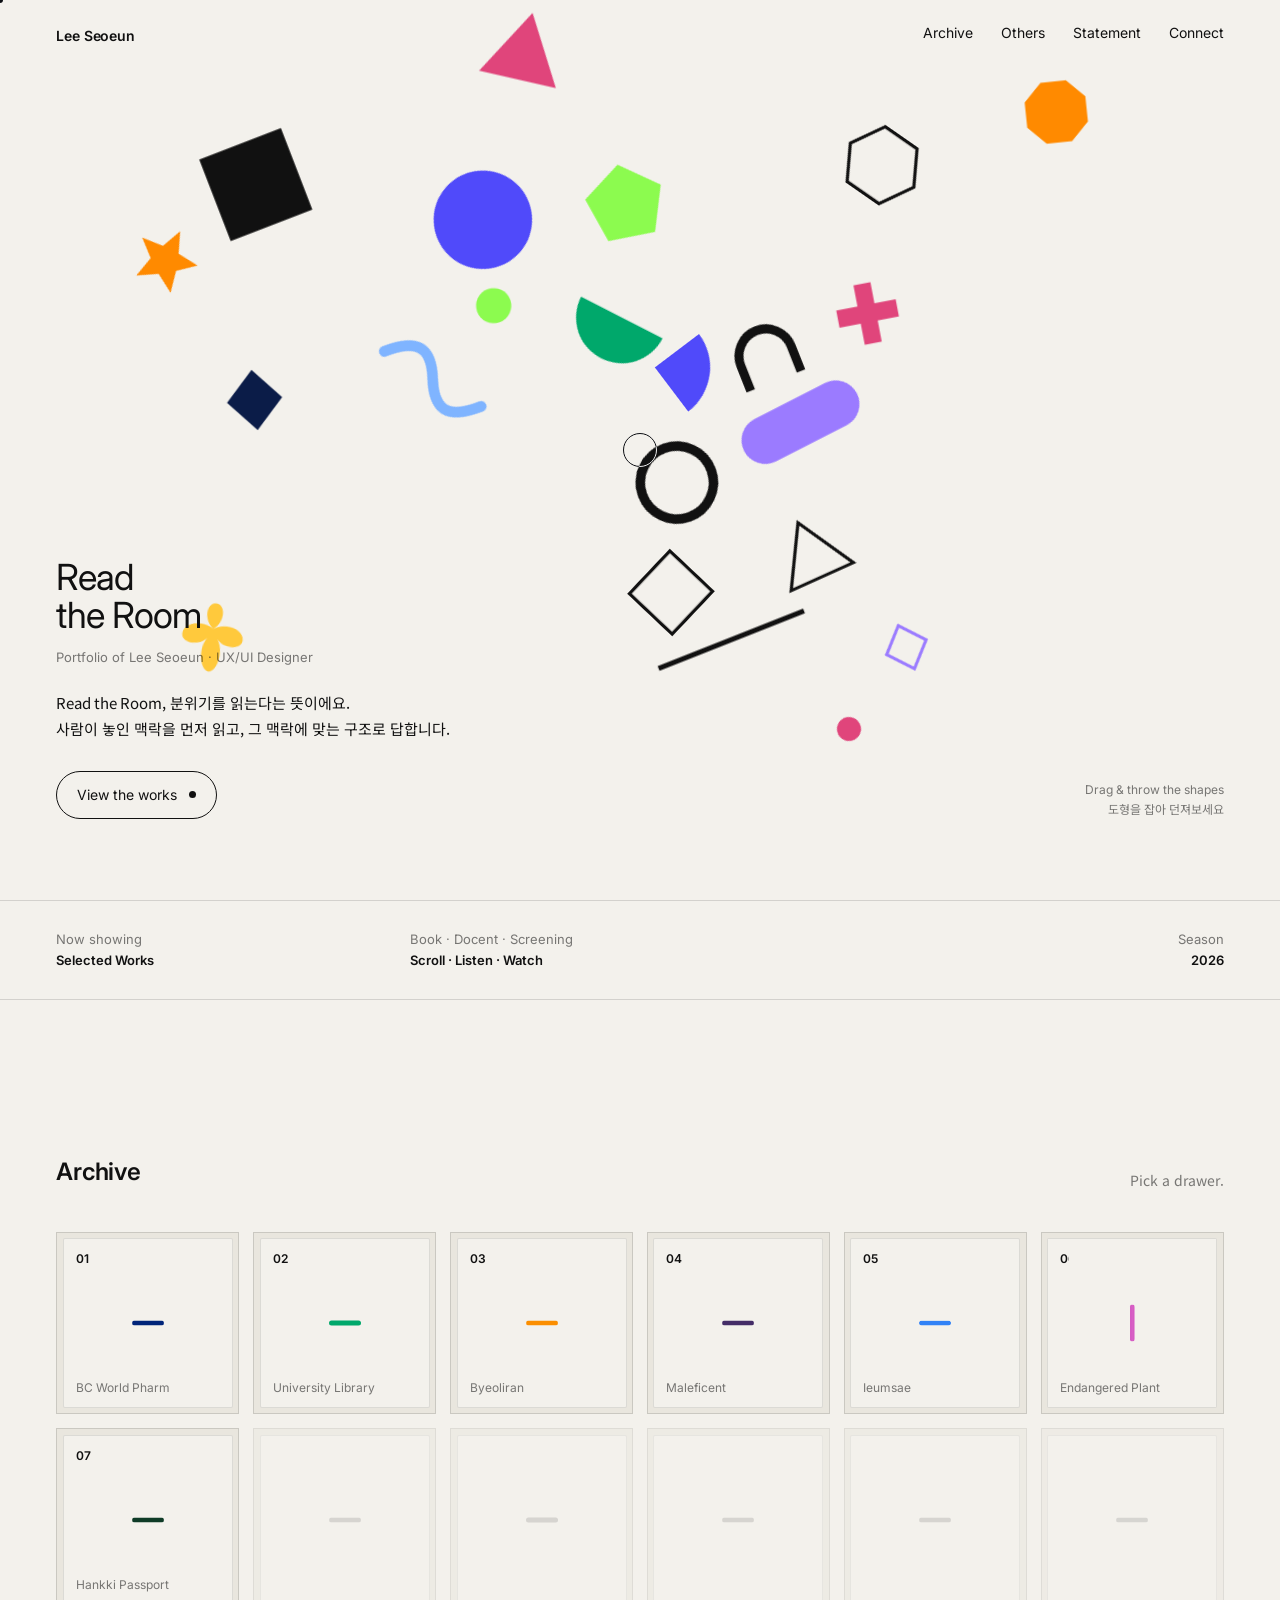
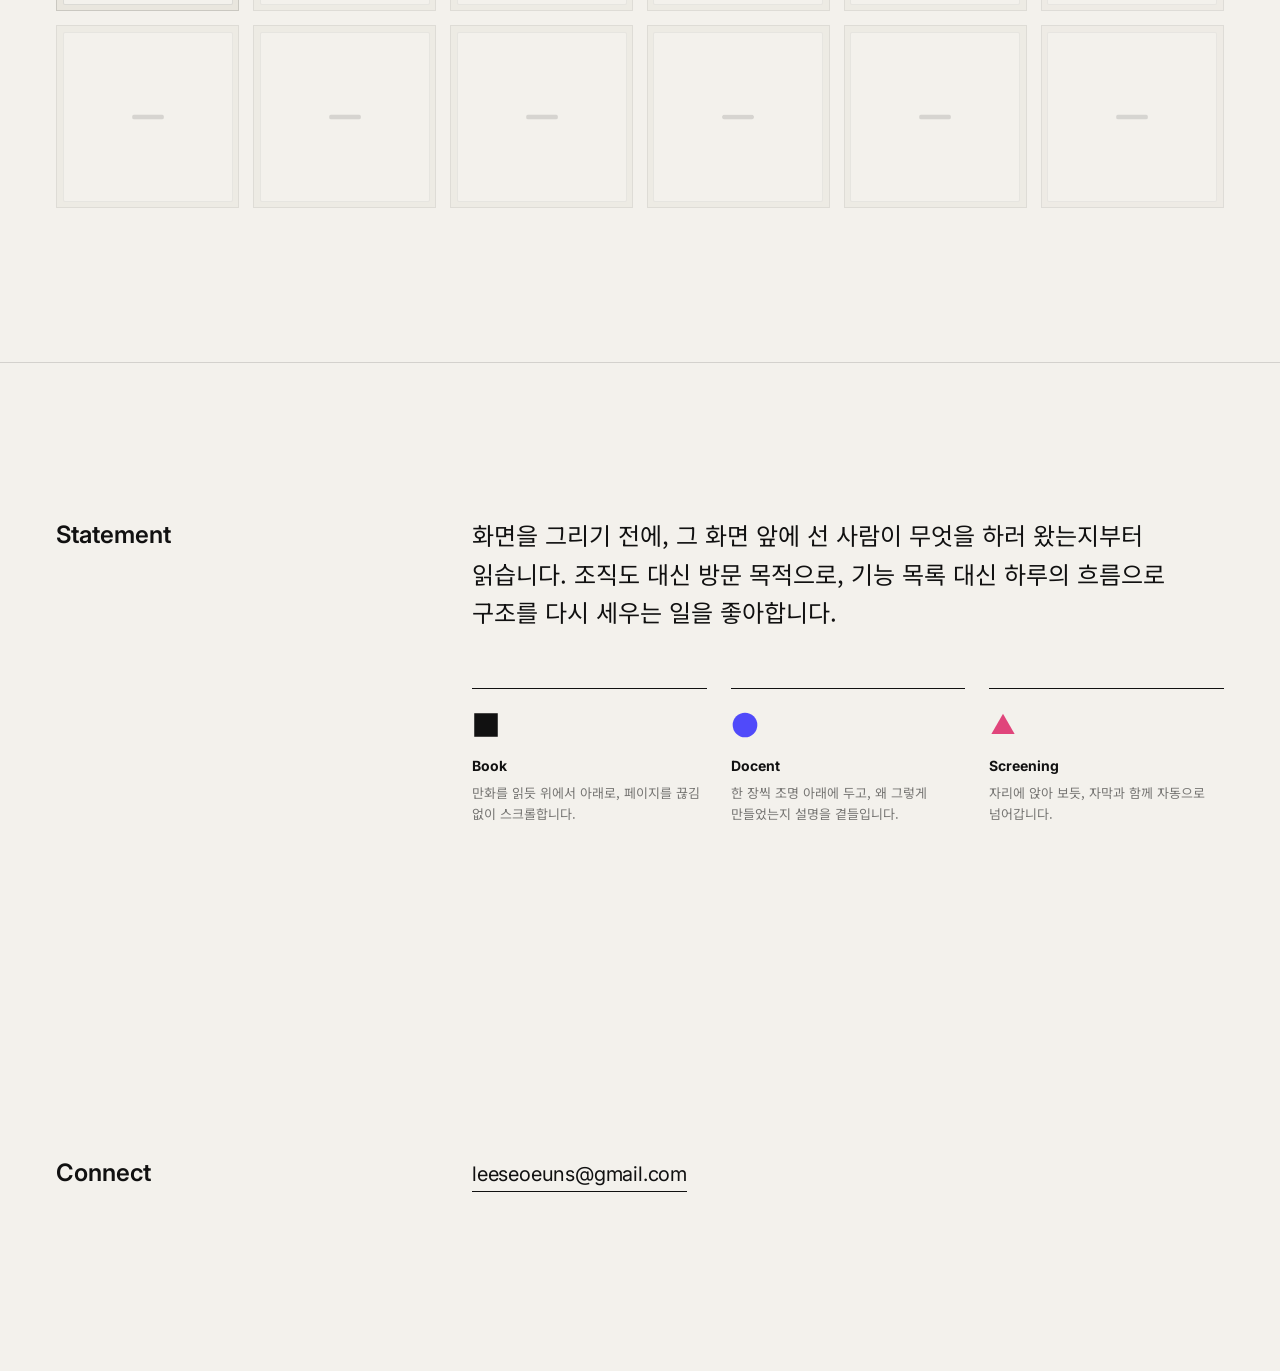
==== index.html @ 4ef6f71f "Room 07: recipe/cooking and fridge/feed/kitchen pages in the two-row reference layout Co-Authored-By" ====
<!doctype html>
<html lang="ko">
<head>
<meta charset="utf-8">
<meta name="viewport" content="width=device-width,initial-scale=1">
<title>Read the Room — Lee Seoeun</title>
<meta name="description" content="UX/UI designer Lee Seoeun's portfolio — read, listen to, and watch each project.">
<meta property="og:type" content="website">
<meta property="og:site_name" content="Lee Seoeun Portfolio">
<meta property="og:title" content="Read the Room — Lee Seoeun">
<meta property="og:description" content="이서은 UX/UI 포트폴리오 — 보고, 읽고, 시청하는 작업물">
<meta property="og:url" content="https://leeseoeuns.github.io/">
<meta property="og:image" content="https://leeseoeuns.github.io/assets/og.png?v=3">
<meta property="og:image:width" content="1200"><meta property="og:image:height" content="630">
<meta name="twitter:card" content="summary_large_image">
<meta name="twitter:image" content="https://leeseoeuns.github.io/assets/og.png?v=3">
<link rel="preconnect" href="https://fonts.googleapis.com"><link rel="preconnect" href="https://fonts.gstatic.com" crossorigin>
<link href="https://fonts.googleapis.com/css2?family=Inter:wght@400;500;600&family=Noto+Sans+KR:wght@400;500;600&display=swap" rel="stylesheet">
<script>try{var c=JSON.parse(sessionStorage.getItem("curtain")||"null");if(c&&c.m==="w"){document.documentElement.classList.add("arr-w");document.documentElement.style.setProperty("--arr",c.c||"#111")}}catch(e){}</script>
<link rel="stylesheet" href="css/style.css?v=1104f">
<link rel="icon" href="data:image/svg+xml,%3Csvg xmlns='http://www.w3.org/2000/svg' viewBox='0 0 100 100'%3E%3Ccircle cx='50' cy='50' r='44' fill='%23504AFA'/%3E%3C/svg%3E">
</head>
<body>
<nav class="nav" id="nav">
  <a class="brand link" href="#profile" id="brand" data-text="Lee Seoeun" aria-haspopup="dialog"><span>Lee Seoeun</span></a>
  <ul>
    <li><a class="link" href="#archive" data-text="Archive"><span>Archive</span></a></li>
    <li><a class="link" href="others.html" data-go data-text="Others"><span>Others</span></a></li>
    <li><a class="link" href="#statement" data-text="Statement"><span>Statement</span></a></li>
    <li><a class="link" href="#contact" data-text="Connect"><span>Connect</span></a></li>
  </ul>
</nav>

<div class="loader" id="loader" aria-hidden="true"><span class="say" id="say">Reading the room…</span><span class="count" id="count">000</span></div>

<header class="hero" id="top">
  <div class="field" id="field"></div>
  <div class="hero-copy">
    <h1 class="title"><span class="w"><i>Read</i></span><br><span class="w"><i style="transition-delay:.08s">the Room</i></span></h1>
    <p class="eyebrow reveal d1">Portfolio of Lee Seoeun · UX/UI Designer</p>
    <p class="intro reveal d1"><span lang="en">Read the Room</span>, 분위기를 읽는다는 뜻이에요.<br>사람이 놓인 맥락을 먼저 읽고, 그 맥락에 맞는 구조로 답합니다.</p>
    <a class="pill reveal d2" href="#archive" id="enter">View the works <i class="dot"></i></a>
  </div>
  <p class="hint reveal d3">Drag & throw the shapes<br><span class="kr">도형을 잡아 던져보세요</span></p>
</header>

<section class="strip">
  <div><span>Now showing</span><b>Selected Works</b></div>
  <div><span>Book · Docent · Screening</span><b>Scroll · Listen · Watch</b></div>
  <div class="r"><span>Season</span><b>2026</b></div>
</section>

<section class="section" id="archive">
  <div class="sec-head">
    <h2>Archive</h2>
    <p>Pick a drawer.</p>
  </div>
  <div class="cabinet" id="cabinet"></div>
</section>

<section class="section statement" id="statement">
  <h2>Statement</h2>
  <div>
    <p class="body">화면을 그리기 전에, 그 화면 앞에 선 사람이 무엇을 하러 왔는지부터 읽습니다. 조직도 대신 방문 목적으로, 기능 목록 대신 하루의 흐름으로 구조를 다시 세우는 일을 좋아합니다.</p>
    <div class="modes">
      <div class="mode-card"><div class="sh" data-shape="square"></div><b>Book</b><p>만화를 읽듯 위에서 아래로, 페이지를 끊김 없이 스크롤합니다.</p></div>
      <div class="mode-card"><div class="sh" data-shape="circle"></div><b>Docent</b><p>한 장씩 조명 아래에 두고, 왜 그렇게 만들었는지 설명을 곁들입니다.</p></div>
      <div class="mode-card"><div class="sh" data-shape="triangle"></div><b>Screening</b><p>자리에 앉아 보듯, 자막과 함께 자동으로 넘어갑니다.</p></div>
    </div>
  </div>
</section>

<section class="section connect" id="contact">
  <h2>Connect</h2>
  <div class="contacts">
    <a class="mail link" href="https://mail.google.com/mail/?view=cm&amp;fs=1&amp;to=leeseoeuns@gmail.com" target="_blank" rel="noopener" data-text="leeseoeuns@gmail.com"><span>leeseoeuns@gmail.com</span></a>
  </div>
</section>

<!-- Profile (opens from the name) -->
<div class="profile" id="profile" role="dialog" aria-modal="true" aria-label="Profile" hidden>
  <div class="pf-top"><span class="brand">Lee Seoeun</span><button class="pill" id="pfClose">Close</button></div>
  <div class="pf-body">
    <div class="pf-left">
      <p class="pf-k">Profile</p>
      <h2 class="kr">이서은</h2>
      <p class="pf-role">Lee Seoeun · UX/UI Designer</p>
      <p class="pf-lead kr">사람이 놓인 맥락을 먼저 읽고,<br>그 맥락에 맞는 구조로 답합니다.</p>
    </div>
    <div class="pf-right">
      <div><p class="pf-k">Education</p><p class="kr">건국대학교 커뮤니케이션디자인학과 24학번 · 3학년 재학 중</p></div>
      <div><p class="pf-k">Experience</p><ul class="pf-list kr"><li><em>2026</em>비씨월드제약 일경험 프로젝트 — 국·영문 공식 홈페이지 리디자인</li><li><em>2026</em>서울시 빅데이터 경진대회 — 창업 부문 공모전 참가</li></ul></div>
      <div><p class="pf-k">Courses</p><ul class="pf-list kr"><li><em>2026</em>인터랙션 디자인 — 별이랑 프로젝트</li><li><em>2025</em>UI 인터페이스 — 모바일 · 웹 프로젝트</li><li><em>2025</em>UX 사용자 리서치 — 도서관 리디자인 프로젝트</li><li><em>2025</em>피그마 실무 교육 — 홍익대학교 피그마 실무 툴 수강</li></ul></div>
      <div><p class="pf-k">Languages</p><ul class="pf-lang"><li><span>Korean</span><i style="--v:1"></i></li><li><span>Japanese</span><i style="--v:.55"></i></li><li><span>English</span><i style="--v:.2"></i></li></ul></div>
      <div><p class="pf-k">Tools</p><div class="tools"><span>Figma</span><span>Photoshop</span><span>Illustrator</span><span>InDesign</span><span>After Effects</span><span>Claude</span><span>ChatGPT</span><span>Gemini</span><span>Midjourney</span></div></div>
      <div><p class="pf-k">Contact</p><a class="link pf-mail" href="https://mail.google.com/mail/?view=cm&amp;fs=1&amp;to=leeseoeuns@gmail.com" target="_blank" rel="noopener" data-text="leeseoeuns@gmail.com"><span>leeseoeuns@gmail.com</span></a></div>
    </div>
  </div>
</div>

<script src="js/shapes.js?v=1104f"></script>
<script src="js/common.js?v=1104f"></script>
<script src="js/data.js?v=1104f"></script>
<script src="js/lobby.js?v=1104f"></script>
</body>
</html>
---- css/style.css ----
/* Read the Room — Lee Seoeun portfolio */
:root{
  --paper:#F3F1EC; --paper-2:#E9E6DE; --ink:#111111; --mute:rgba(17,17,17,.55); --line:rgba(17,17,17,.14);
  --accent:#504AFA; --cavity:#24221E;
  --ease:cubic-bezier(.22,1,.36,1); --spring:cubic-bezier(.34,1.56,.64,1); --io:cubic-bezier(.65,0,.35,1);
  --sans:"Inter","Noto Sans KR",system-ui,-apple-system,sans-serif; --kr:"Noto Sans KR","Inter",sans-serif;
  --gutter:clamp(16px,4.4vw,64px);
}
*{box-sizing:border-box;margin:0;padding:0}
html{-webkit-text-size-adjust:100%;scroll-behavior:auto}
body{background:var(--paper);color:var(--ink);font-family:var(--sans);font-size:15px;line-height:1.6;-webkit-font-smoothing:antialiased;overflow-x:hidden;word-break:keep-all}
a{color:inherit;text-decoration:none}
button{font:inherit;color:inherit;background:none;border:0;cursor:pointer}
img{display:block;max-width:100%}
.kr{font-family:var(--kr)}
::selection{background:var(--ink);color:var(--paper)}
:focus-visible{outline:2px solid var(--accent);outline-offset:3px}

/* ---------- cursor ---------- */
.cursor,.cursor-dot{position:fixed;left:0;top:0;pointer-events:none;z-index:999;border-radius:50%;mix-blend-mode:difference}
.cursor{width:34px;height:34px;margin:-17px 0 0 -17px;border:1px solid #fff;transition:width .35s var(--ease),height .35s var(--ease),margin .35s var(--ease),background .3s}
.cursor-dot{width:6px;height:6px;margin:-3px 0 0 -3px;background:#fff}
.cursor.is-hover{width:64px;height:64px;margin:-32px 0 0 -32px;background:#fff}
.cursor.is-grab{width:20px;height:20px;margin:-10px 0 0 -10px;background:#fff}
@media (hover:none){.cursor,.cursor-dot{display:none}}

/* ---------- page curtain ---------- */
.curtain{position:fixed;inset:0;z-index:900;background:var(--ink);transform:translateY(100%);pointer-events:none}
.curtain.in{animation:curtainIn .7s var(--io) forwards}
.curtain.out{transform:translateY(0);animation:curtainOut .8s var(--io) .05s forwards}
@keyframes curtainIn{from{transform:translateY(100%)}to{transform:translateY(0)}}
@keyframes curtainOut{from{transform:translateY(0)}to{transform:translateY(-100%)}}

/* ---------- nav ---------- */
.nav{position:fixed;top:0;left:0;right:0;z-index:50;display:flex;justify-content:space-between;align-items:center;padding:24px var(--gutter);font-size:14px;mix-blend-mode:normal;transition:transform .6s var(--ease),opacity .6s}
.nav .brand{font-weight:600;letter-spacing:-.01em}
.nav ul{display:flex;gap:28px;list-style:none}
.link{position:relative;display:inline-block;overflow:hidden;line-height:1.3}
.link span{display:block;transition:transform .45s var(--ease) .04s}
.link::after{content:attr(data-text);position:absolute;left:0;top:100%;transition:transform .45s var(--ease) .04s}
.link:hover span,.link:hover::after{transform:translateY(-100%)}
.nav.hide{transform:translateY(-110%)}

/* ---------- loader ---------- */
.loader{position:fixed;inset:0;z-index:60;display:flex;align-items:flex-end;justify-content:space-between;padding:var(--gutter);pointer-events:none}
.loader .count{font-size:13px;font-variant-numeric:tabular-nums;color:var(--mute)}
.loader .say{font-size:14px;letter-spacing:.01em}
.loader.done{opacity:0;transition:opacity .8s var(--ease)}

/* ---------- hero ---------- */
.hero{position:relative;height:100svh;min-height:600px;overflow:hidden}
.field{position:absolute;inset:0;touch-action:pan-y}
.shape{position:absolute;left:0;top:0;will-change:transform;cursor:grab;user-select:none;-webkit-user-select:none}
.shape svg{width:100%;height:100%;overflow:visible;display:block;pointer-events:none}
.shape.held{cursor:grabbing;filter:drop-shadow(0 18px 24px rgba(0,0,0,.18))}
.hero-copy{position:absolute;left:var(--gutter);right:var(--gutter);bottom:clamp(40px,9vh,96px);z-index:2;max-width:560px;pointer-events:none}
.hero-copy > *{pointer-events:auto}
.eyebrow{font-size:13px;color:var(--mute);margin-bottom:18px}
.title{font-size:36px;font-weight:400;line-height:1.08;letter-spacing:-.02em;margin-bottom:22px}
.title .w{display:inline-block;overflow:hidden;vertical-align:top}
.title .w i{display:inline-block;font-style:normal;transform:translateY(105%);transition:transform 1s var(--ease)}
.ready .title .w i{transform:none}
.intro{font-family:var(--kr);font-size:15px;line-height:1.75;margin-bottom:28px}
.hint{position:absolute;right:var(--gutter);bottom:clamp(40px,9vh,96px);z-index:2;font-size:12px;color:var(--mute);text-align:right;line-height:1.6}
.reveal{opacity:0;transform:translateY(14px);transition:opacity .9s var(--ease),transform .9s var(--ease)}
.ready .reveal{opacity:1;transform:none}
.ready .reveal.d1{transition-delay:.15s}.ready .reveal.d2{transition-delay:.3s}.ready .reveal.d3{transition-delay:.45s}.ready .reveal.d4{transition-delay:.6s}

/* pill button — hover fill wipes in with a short delay, press squashes */
.pill{position:relative;display:inline-flex;align-items:center;gap:12px;padding:12px 20px;border:1px solid var(--ink);border-radius:999px;font-size:14px;overflow:hidden;isolation:isolate;transition:color .35s var(--ease) .08s,transform .25s var(--spring)}
.pill::before{content:"";position:absolute;inset:0;background:var(--ink);border-radius:inherit;transform:translateY(102%);transition:transform .5s var(--ease) .08s;z-index:-1}
.pill .dot{width:7px;height:7px;border-radius:50%;background:currentColor;transition:transform .5s var(--spring) .08s}
.pill:hover{color:var(--paper)}
.pill:hover::before{transform:none}
.pill:hover .dot{transform:translateX(5px) scale(1.4)}
.pill:active{transform:scale(.95)}
.pill.is-on{background:var(--ink);color:var(--paper)}

/* ---------- strip ---------- */
.strip{display:grid;grid-template-columns:1fr 1.4fr 1fr;gap:24px;padding:28px var(--gutter);border-top:1px solid var(--line);border-bottom:1px solid var(--line);font-size:13px}
.strip b{display:block;font-weight:600}
.strip span{color:var(--mute)}
.strip .r{text-align:right}

/* ---------- archive cabinet ---------- */
.section{padding:clamp(80px,12vw,160px) var(--gutter)}
.sec-head{display:flex;justify-content:space-between;align-items:flex-end;gap:24px;margin-bottom:40px}
.sec-head h2{font-size:24px;font-weight:600;letter-spacing:-.01em}
.sec-head p{font-family:var(--kr);font-size:14px;color:var(--mute)}
.cabinet{display:grid;grid-template-columns:repeat(6,1fr);gap:14px;perspective:1400px}
.drawer{position:relative;aspect-ratio:1;background:var(--paper-2);border:1px solid var(--line);overflow:hidden;transform-style:preserve-3d;cursor:pointer;outline:none;
  opacity:0;transform:translateY(30px)}
.cabinet.in .drawer{opacity:1;transform:none;transition:opacity .8s var(--ease),transform .8s var(--ease);transition-delay:calc(var(--i)*28ms)}
.drawer .cavity{display:none}
.drawer .cover{position:absolute;left:12%;right:12%;top:20%;aspect-ratio:16/9;object-fit:cover;border-radius:2px;box-shadow:0 8px 18px rgba(0,0,0,.16);
  transform:translateY(80%) rotate(0deg) scale(.9);opacity:0;transition:transform .7s var(--spring) .06s,opacity .35s .06s}
.drawer .front{position:absolute;inset:3%;background:var(--paper);border:1px solid rgba(17,17,17,.1);border-radius:2px;transform-origin:50% 100%;
  transition:transform .7s var(--spring) .06s,box-shadow .5s;display:flex;flex-direction:column;justify-content:space-between;padding:10px 12px}
/* handle: a bar that becomes a regular shape (diameter = bar length) on hover */
.drawer .front{container-type:inline-size}
.drawer .handle{position:absolute;left:calc(50% - 11cqw);top:50%;transform:translateY(-50%);width:22cqw;height:5px;border-radius:3px;background:var(--h,rgba(17,17,17,.25));
  clip-path:var(--c0);transition:top .7s var(--spring) .06s,left .7s var(--spring) .06s,height .55s var(--spring) .1s,border-radius .5s var(--ease) .1s,clip-path .55s var(--spring) .1s,transform .7s var(--spring) .1s}
.drawer[data-s=square]  .handle{--c0:polygon(0 0,100% 0,100% 100%,0 100%);--c1:var(--c0);--hh:22cqw;--hr:0}
.drawer[data-s=circle]  .handle{--c0:none;--c1:none;--hh:22cqw;--hr:50%}
.drawer[data-s=triangle] .handle{--c0:polygon(0 0,100% 0,100% 100%,0 100%);--c1:polygon(50% 0,50% 0,100% 100%,0 100%);--hh:19.05cqw;--hr:0}
.drawer[data-s=pentagon] .handle{--c0:polygon(0 0,50% 0,100% 0,100% 100%,0 100%);--c1:polygon(0 38.2%,50% 0,100% 38.2%,80.9% 100%,19.1% 100%);--hh:20.92cqw;--hr:0}
.drawer[data-s=hexagon] .handle{--c0:polygon(0 0,0 0,100% 0,100% 0,100% 100%,0 100%);--c1:polygon(0 50%,25% 0,75% 0,100% 50%,75% 100%,25% 100%);--hh:19.05cqw;--hr:0}
.drawer[data-s=diamond] .handle{--c0:polygon(0 0,100% 0,100% 100%,0 100%);--c1:polygon(50% 0,100% 50%,50% 100%,0 50%);--hh:22cqw;--hr:0}
@property --hole{syntax:'<percentage>';inherits:true;initial-value:0%}
.drawer[data-s=ring] .handle{--c0:none;--c1:none;--hh:22cqw;--hr:50%;--h1:50%}
.drawer[data-s=star] .handle{--c0:polygon(50% 0,100% 0,100% 0,100% 100%,100% 100%,50% 100%,0 100%,0 100%,0 0,0 0);--c1:polygon(50% 0,61.2% 34.5%,97.6% 34.5%,68.2% 55.9%,79.4% 90.5%,50% 69.1%,20.6% 90.5%,31.8% 55.9%,2.4% 34.5%,38.8% 34.5%);--hh:20.9cqw;--hr:0}
.drawer[data-s=ring] .handle{-webkit-mask:radial-gradient(circle closest-side,transparent var(--hole),#000 calc(var(--hole) + .5%));mask:radial-gradient(circle closest-side,transparent var(--hole),#000 calc(var(--hole) + .5%));transition:--hole .5s var(--ease) .1s,top .45s var(--io),left .35s var(--io),height .35s var(--ease) .22s,border-radius .35s var(--ease) .22s,clip-path .35s var(--ease) .22s,transform .45s var(--ease) .2s}
.drawer[data-s=ring]:hover .handle{--hole:var(--h1)}
.drawer.empty[data-s=ring]:hover .handle{transition:--hole .5s var(--ease) .25s,transform .7s var(--ease) 0s,height .55s var(--spring) .08s,border-radius .5s var(--ease) .08s,clip-path .55s var(--spring) .08s,top .55s var(--spring) .08s}
.drawer:hover .handle,.drawer:focus-visible .handle,.drawer.open .handle{height:var(--hh);border-radius:var(--hr);clip-path:var(--c1)}

.drawer .no{max-width:calc(100% - 22cqw - 14px);white-space:nowrap;overflow:hidden;text-overflow:ellipsis}
.drawer .no{font-size:12px;font-weight:600;display:flex;gap:8px;align-items:baseline;position:relative;z-index:1}
.drawer .no em{font-style:normal;font-weight:400;opacity:0;transform:translateX(-6px);transition:opacity .4s .12s,transform .5s var(--ease) .12s}
.drawer .t{font-size:12px;color:var(--mute);transition:opacity .3s}
.drawer.live:hover .front,.drawer.live:focus-visible .front,.drawer.live.open .front{transform:translateY(68%) ;box-shadow:0 -8px 18px rgba(0,0,0,.18)}
.drawer.live:hover .handle,.drawer.live:focus-visible .handle,.drawer.live.open .handle{top:calc(10px + var(--hh) / 2);left:calc(100% - 22cqw - 10px)}
.drawer.live:hover .cover,.drawer.live:focus-visible .cover,.drawer.live.open .cover{transform:translateY(-6%) scale(1);opacity:1}
.drawer.live:hover .no em,.drawer.live:focus-visible .no em,.drawer.live.open .no em{opacity:1;transform:none}
.drawer.live:hover .t,.drawer.live:focus-visible .t,.drawer.live.open .t{opacity:0}
.drawer.live:hover .no,.drawer.live:focus-visible .no,.drawer.live.open .no{transform:translateY(16px);transition:transform .7s var(--spring) .06s}
.drawer.live:active{transform:scale(.97);transition:transform .2s var(--spring)}
.drawer.empty{cursor:default}
.cabinet.in .drawer.empty{opacity:.5}
.drawer.empty .cavity{opacity:0}
.drawer.empty.shake .front{animation:locked .45s var(--ease)}
@keyframes locked{0%,100%{transform:none}25%{transform:translateY(3px)}50%{transform:translateY(-1px)}75%{transform:translateY(2px)}}
.drawer.empty::after{content:"empty";position:absolute;right:10px;bottom:8px;font-size:11px;color:var(--mute);opacity:0;transition:opacity .3s}
.drawer.empty:hover::after{opacity:1}

/* ---- drawer choreography: one step at a time on hover, quick and together on the way back ----
   1 (0s)     the bar spins once and becomes a regular shape
   2 (0.65s)  the front is pulled down with the shape like a handle
   3 (1.35s)  the cover rises out of the drawer
   4 (1.6s)   the shape slides to the side, then the title writes in */
.drawer .front{transition:transform .5s var(--io),box-shadow .4s}
.drawer .handle{transition:top .45s var(--io),left .35s var(--io),height .35s var(--ease) .22s,border-radius .35s var(--ease) .22s,clip-path .35s var(--ease) .22s,transform .45s var(--ease) .2s}
.drawer .cover{transition:transform .35s var(--ease),opacity .25s}
.drawer .no{transition:transform .5s var(--io)}
.drawer .no em{transition:opacity .15s,transform .2s}
.drawer .t{transition:opacity .3s .35s}
.drawer:is(:hover,:focus-visible,.open) .handle{transform:translateY(-50%) rotate(360deg)}
.drawer.live:is(:hover,:focus-visible,.open) .handle{transition:transform .7s var(--ease) 0s,height .55s var(--spring) .08s,border-radius .5s var(--ease) .08s,clip-path .55s var(--spring) .08s,
  top .8s cubic-bezier(.7,0,.25,1) .7s,left .8s cubic-bezier(.7,0,.25,1) .7s}
.drawer.live:is(:hover,:focus-visible,.open) .t{transition:opacity .25s 0s}
.drawer.live:is(:hover,:focus-visible,.open) .front{transition:transform .8s cubic-bezier(.7,0,.25,1) .7s,box-shadow .6s .9s}
.drawer.live:is(:hover,:focus-visible,.open) .no{transition:transform .8s cubic-bezier(.7,0,.25,1) .7s}
.drawer.live:is(:hover,:focus-visible,.open) .cover{transition:transform .9s var(--spring) 1.15s,opacity .4s 1.15s}
.drawer.live:is(:hover,:focus-visible,.open) .no em{transition:opacity .5s 1.5s,transform .6s var(--ease) 1.5s}
.drawer.empty:hover .handle{transform:translateY(-50%) rotate(360deg);transition:transform .7s var(--ease) 0s,height .55s var(--spring) .08s,border-radius .5s var(--ease) .08s,clip-path .55s var(--spring) .08s,top .55s var(--spring) .08s}
.drawer.quick,.drawer.quick *{transition-delay:0s!important}
.flying{position:fixed;z-index:880;object-fit:cover;border-radius:2px;box-shadow:0 30px 60px rgba(0,0,0,.35);transition:all .9s var(--io)}

/* ---------- statement ---------- */
.statement{display:grid;grid-template-columns:1fr 2fr;gap:40px;border-top:1px solid var(--line)}
.statement h2{font-size:24px;font-weight:600}
.statement .body{font-family:var(--kr);font-size:clamp(18px,2vw,24px);line-height:1.6;max-width:760px}
.modes{display:grid;grid-template-columns:repeat(3,1fr);gap:24px;margin-top:56px}
.mode-card{padding:22px 0;border-top:1px solid var(--ink)}
.mode-card b{display:block;font-size:14px;margin-bottom:6px}
.mode-card p{font-family:var(--kr);font-size:13px;color:var(--mute)}
.mode-card .sh{width:28px;height:28px;margin-bottom:16px;transition:transform .8s var(--spring)}
.mode-card:hover .sh{transform:rotate(90deg) scale(1.15)}
.foot{display:flex;justify-content:space-between;gap:16px;padding:28px var(--gutter);font-size:13px;color:var(--mute)}

@media (max-width:900px){
  .cabinet{grid-template-columns:repeat(4,1fr);gap:10px}
  .cabinet .drawer:nth-child(n+17){display:none}
  .statement{grid-template-columns:1fr}
  .modes{grid-template-columns:1fr}
  .strip{grid-template-columns:1fr 1fr}.strip .r{display:none}
  .hint{display:none}
}
@media (max-width:560px){
  .cabinet{grid-template-columns:repeat(3,1fr)}
  .cabinet .drawer:nth-child(n+13){display:none}
  .nav ul{gap:16px}
  .sec-head{flex-direction:column;align-items:flex-start}
  .title{font-size:30px}
}

/* =====================================================
   ROOM — vertical, webtoon-like reading
   ===================================================== */
.room{--side:300px}
.room body,.room{background:var(--paper)}
.progress{position:fixed;left:0;top:0;right:0;height:3px;z-index:70;background:rgba(127,127,127,.15)}
.progress i{display:block;height:100%;width:100%;background:var(--accent);transform-origin:0 50%;transform:scaleX(0)}
.side{position:fixed;left:0;top:0;bottom:0;width:var(--side);padding:28px 32px;display:flex;flex-direction:column;gap:22px;z-index:40;overflow:auto;scrollbar-width:none}
.side::-webkit-scrollbar{display:none}
.side .back{font-size:14px}
.side .room-no{font-size:13px;color:var(--mute);margin-top:48px}
.side h1{font-size:24px;font-weight:600;line-height:1.15;letter-spacing:-.01em}
.side .ko{font-family:var(--kr);font-size:14px;color:var(--mute);margin-top:6px}
.side .meta{font-size:12px;color:var(--mute)}
.chapters{list-style:none;font-size:13px;display:flex;flex-direction:column;gap:2px;counter-reset:ch}
.chapters button{display:flex;gap:10px;width:100%;text-align:left;padding:3px 0;color:var(--mute);transition:color .3s,transform .4s var(--ease)}
.chapters button .n{font-variant-numeric:tabular-nums;width:20px}
.chapters button:hover{color:var(--ink);transform:translateX(4px)}
.chapters button.on{color:var(--ink);font-weight:600}
.chapters button.on .n::before{content:"";display:inline-block;width:6px;height:6px;border-radius:50%;background:var(--accent);margin-right:6px;vertical-align:middle;margin-left:-12px}
.modebar{display:flex;flex-direction:column;gap:8px;align-items:flex-start}
.modebar .pill{padding:8px 14px;font-size:13px;border-color:color-mix(in srgb,var(--ink) 40%,transparent)}
.read{margin-left:var(--side);padding:0 0 0;min-height:100vh}
.book{width:min(960px,calc(100vw - var(--side) - 80px));margin:0 auto}
.page{position:relative;background:var(--paper-2)}
.page img{width:100%;height:auto;opacity:0;transform:scale(1.015);transition:opacity 1s var(--ease),transform 1.4s var(--ease)}
.page.seen img{opacity:1;transform:none}
.end{padding:120px 0 160px;text-align:center}
.end small{display:block;color:var(--mute);font-size:13px;margin-bottom:20px}
.end{width:min(960px,calc(100vw - var(--side) - 80px));margin:0 auto}
.next-room{display:inline-flex;flex-direction:column;align-items:center;gap:12px}
.next-room .tile{width:88px;height:88px;display:grid;place-items:center;transition:transform .3s var(--spring)}
.next-room .tile svg{width:56px;height:56px;transition:transform .8s var(--spring)}
.next-room:hover .tile svg{transform:rotate(360deg) scale(1.12)}
.next-room:active .tile{transform:scale(.95)}
.next-room .lbl{font-size:13px;color:var(--mute);transition:color .3s}
.next-room:hover .lbl{color:var(--ink)}

/* dark room */
.room.dark{--paper:#1C1428;--paper-2:#2A2038;--ink:#F4F0FA;--mute:rgba(244,240,250,.55);--line:rgba(244,240,250,.16)}
.room.dark .cursor,.room.dark .cursor-dot{mix-blend-mode:normal}

/* ---------- docent (읽어준다) ---------- */
.overlay{position:fixed;inset:0;z-index:80;display:none;color:#fff}
.overlay.show{display:block;animation:fadeIn .6s var(--ease)}
@keyframes fadeIn{from{opacity:0}to{opacity:1}}
.docent{background:#17150F}
.docent::before{content:"";position:absolute;inset:-10%;background:radial-gradient(ellipse 50% 45% at var(--sx,38%) 46%,rgba(255,244,220,.16),transparent 70%);transition:background .9s var(--ease);pointer-events:none}
.ov-top{position:absolute;left:0;right:0;top:0;display:flex;justify-content:space-between;align-items:center;padding:24px var(--gutter);font-size:14px;z-index:3}
.ov-top .ttl{font-weight:600}
.ov-top .pill{border-color:rgba(255,255,255,.5);color:#fff;padding:8px 14px;font-size:13px}
.ov-top .pill::before{background:#fff}.ov-top .pill:hover{color:#111}
.stage{position:absolute;left:var(--gutter);top:110px;bottom:120px;width:62%;display:flex;align-items:center;justify-content:center}
.stage img{width:100%;height:100%;object-fit:contain;filter:drop-shadow(0 30px 50px rgba(0,0,0,.55));transition:transform .9s var(--ease),opacity .6s,filter .6s}
.stage img.leave{opacity:0;transform:translateX(-30px)}
.stage img.enter{opacity:0;transform:translateX(30px)}
.panel{position:absolute;right:var(--gutter);top:110px;bottom:120px;width:calc(38% - var(--gutter) * 2 - 24px);display:flex;flex-direction:column;justify-content:center;gap:18px}
.panel .cnt{font-size:13px;color:rgba(255,255,255,.55);font-variant-numeric:tabular-nums}
.panel h3{font-family:var(--kr);font-size:24px;line-height:1.4;font-weight:600;white-space:pre-line;min-height:2.8em}
.panel h3 .ch{opacity:0;transition:opacity .2s}
.panel h3 .ch.on{opacity:1}
.panel p{font-family:var(--kr);font-size:15px;line-height:1.85;color:rgba(255,255,255,.78);opacity:0;transform:translateY(10px);transition:opacity .8s var(--ease),transform .8s var(--ease)}
.panel p.on{opacity:1;transform:none}
.ctrl{position:absolute;left:0;right:0;bottom:0;display:flex;align-items:center;gap:18px;padding:28px var(--gutter);z-index:3}
.ctrl button{font-size:14px;color:#fff;opacity:.85;transition:opacity .2s,transform .3s var(--spring)}
.ctrl button:hover{opacity:1;transform:translateX(var(--nx,0))}
.ctrl .prev{--nx:-4px}.ctrl .nextb{--nx:4px}
.track{flex:1;height:2px;background:rgba(255,255,255,.18);position:relative}
.track i{position:absolute;left:0;top:0;bottom:0;background:#8CFB4F;transition:width .8s var(--ease)}
.dark-room .track i{background:var(--accent)}

/* ---------- screening (시청한다) ---------- */
.screening{background:#000}
.screen{position:absolute;inset:80px var(--gutter) 150px;display:flex;align-items:center;justify-content:center;overflow:hidden}
.screen img{position:absolute;inset:0;width:100%;height:100%;object-fit:contain;opacity:0;transition:opacity 1.1s ease}
.screen img.on{opacity:1}
.sub{position:absolute;left:var(--gutter);right:var(--gutter);bottom:92px;text-align:center;font-family:var(--kr);font-size:16px;line-height:1.7;color:rgba(255,255,255,.92);text-shadow:0 2px 10px rgba(0,0,0,.6);min-height:3.4em}
.sub span{display:inline-block;opacity:0;transform:translateY(8px);transition:opacity .7s var(--ease),transform .7s var(--ease)}
.sub span.on{opacity:1;transform:none}
.segs{position:absolute;left:var(--gutter);right:var(--gutter);bottom:58px;display:flex;gap:4px}
.segs i{flex:1;height:3px;background:rgba(255,255,255,.22);overflow:hidden;cursor:pointer}
.segs i b{display:block;height:100%;width:0;background:var(--accent)}
.segs i.done b{width:100%}
.scr-info{position:absolute;left:var(--gutter);right:var(--gutter);bottom:22px;display:flex;justify-content:space-between;font-size:13px;color:rgba(255,255,255,.7)}
.scr-info button{color:#fff}
.fin{position:absolute;inset:0;display:none;align-items:center;justify-content:center;flex-direction:column;gap:20px;background:#000;z-index:2}
.fin.show{display:flex;animation:fadeIn 1s}
.fin h4{font-size:28px;font-weight:400;letter-spacing:.02em}

@media (max-width:900px){
  .room{--side:0px}
  .side{position:sticky;top:0;bottom:auto;width:100%;height:auto;padding:14px var(--gutter);flex-direction:row;flex-wrap:wrap;align-items:center;gap:10px 16px;background:var(--paper);border-bottom:1px solid var(--line)}
  .side .room-no,.side .ko,.side .meta,.chapters{display:none}
  .side h1{font-size:16px;flex:1}
  .modebar{flex-direction:row;width:100%;gap:6px}
  .modebar .pill{padding:6px 12px;font-size:12px;white-space:nowrap}
  .modebar .k,.modebar .dot{display:none}
  .book{width:100%}
  .stage{left:16px;right:16px;width:auto;top:80px;bottom:46%}
  .panel{left:16px;right:16px;width:auto;top:auto;bottom:90px;height:auto;gap:10px}
  .panel h3{font-size:18px;min-height:0}
  .panel p{font-size:14px}
  .screen{inset:70px 16px 170px}
}
@media (prefers-reduced-motion:reduce){*{transition-duration:.01s!important;animation-duration:.01s!important}}

/* ---------- about · contact ---------- */
.about{display:grid;grid-template-columns:1fr 2fr;gap:40px}
.about h2{font-size:24px;font-weight:600}
.about .who b{display:block;font-family:var(--kr);font-size:24px;font-weight:600}
.about .who span{display:block;font-size:14px;color:var(--mute);margin-top:4px}
.mail{display:inline-flex;margin-top:28px;font-size:clamp(20px,2.4vw,32px);letter-spacing:-.01em;border-bottom:1px solid var(--ink);padding-bottom:4px}
.facts{display:grid;grid-template-columns:1fr;gap:36px;margin-top:48px;max-width:640px}
.facts h3{font-size:13px;font-weight:500;color:var(--mute);margin-bottom:12px}
.facts ul{list-style:none;font-family:var(--kr);font-size:14px;line-height:1.7}
.facts li{display:flex;gap:16px;padding:6px 0}
.facts li em{font-style:normal;font-family:var(--sans);color:var(--mute);width:48px;flex:none;white-space:nowrap}
.facts .tools{display:flex;flex-wrap:wrap;gap:8px}
.facts .tools span{font-family:var(--sans);font-size:13px;padding:6px 12px;border:1px solid var(--line);border-radius:999px}
@media (max-width:900px){.about{grid-template-columns:1fr}.facts{grid-template-columns:1fr}}

/* docent voice toggle */
.voice{display:inline-flex;align-items:center;gap:8px}
.voice svg{width:14px;height:14px}
.voice.off .w{opacity:0}
/* overlay bars never wrap on small screens */
.ov-top{gap:12px}
.ov-top .ttl{min-width:0;overflow:hidden;text-overflow:ellipsis;white-space:nowrap}
.ov-top .pill{white-space:nowrap;flex:none}
.read{overflow-x:clip}
@media (max-width:560px){
  .ov-top{padding:16px}
  .ov-top .ttl{font-size:13px}
  .ov-top .pill{padding:6px 11px;font-size:12px}
  .voice .vt{display:none}
  .sub{font-size:14px}
  .end{padding:80px 0 120px}
}
.about .who p{font-size:14px;margin-top:10px}

/* ---------- connect + profile ---------- */
.connect{display:grid;grid-template-columns:1fr 2fr;gap:40px;align-items:baseline;padding-bottom:clamp(100px,14vw,180px)}
.connect h2{font-size:24px;font-weight:600}
.connect .mail{margin-top:0;font-size:20px}
.profile{position:fixed;inset:0;z-index:95;background:var(--paper);overflow:auto;transform:translateX(-100%);transition:transform .7s var(--io);visibility:hidden}
.profile.show{transform:none;visibility:visible}
.pf-top{display:flex;justify-content:space-between;align-items:center;padding:24px var(--gutter);font-size:14px}
.pf-top .brand{font-weight:600}
.pf-top .pill{padding:8px 14px;font-size:13px}
.pf-body{display:grid;grid-template-columns:1fr 1fr;gap:60px;padding:clamp(60px,10vh,120px) var(--gutter) 80px}
.pf-k{font-size:13px;color:var(--mute);margin-bottom:12px}
.pf-left h2{font-size:36px;font-weight:600;line-height:1.2}
.pf-role{font-size:15px;color:var(--mute);margin-top:6px}
.pf-lead{font-size:20px;line-height:1.65;margin-top:48px}
.pf-right{display:flex;flex-direction:column;gap:44px;font-size:16px;line-height:1.7}
.pf-right .tools{display:flex;flex-wrap:wrap;gap:8px}
.pf-right .tools span{font-size:13px;padding:6px 12px;border:1px solid var(--line);border-radius:999px}
.pf-mail{font-size:20px}
.profile .reveal-p{opacity:0;transform:translateY(16px);transition:opacity .7s var(--ease),transform .7s var(--ease)}
.profile.show .reveal-p{opacity:1;transform:none}
@media (max-width:900px){.connect{grid-template-columns:1fr;gap:20px}.connect .mail{font-size:18px}.pf-body{grid-template-columns:1fr;gap:48px}}
.connect .contacts{display:flex;flex-direction:column;align-items:flex-start;gap:10px}
@media (hover:none){.link:hover span,.link:hover::after{transform:none}}
.nav .brand{padding:6px 0;margin:-6px 0}

/* chapter parts */
.chapters .part{list-style:none;flex:none}
.chapters .chs{list-style:none;display:none}
.chapters .part.open .chs{display:block;animation:subIn .45s var(--ease)}
@keyframes subIn{from{opacity:0;transform:translateY(-4px)}to{opacity:1;transform:none}}
.chapters .ph{color:var(--ink);font-weight:500}
.chapters .ph .n{width:44px;color:var(--mute);font-weight:400}
.chapters .part.open .ph{font-weight:600}
.chapters .chs button{padding-left:18px;font-size:12px}
.chapters .chs button .n{width:24px}
.chapters{gap:6px}
.chapters .part.single .chs{display:none}
.pf-list{list-style:none}
.pf-list li{display:flex;gap:16px;padding:3px 0;font-size:15px}
.pf-list em{font-style:normal;font-family:var(--sans);color:var(--mute);width:40px;flex:none}
.pf-lang{list-style:none;display:flex;flex-direction:column;gap:12px;max-width:420px}
.pf-lang li{display:grid;grid-template-columns:72px 1fr;align-items:center;font-size:12px;color:var(--mute)}
.pf-lang i{display:block;height:4px;border-radius:2px;background:linear-gradient(var(--ink),var(--ink)) no-repeat 0 0/calc(var(--v) * 100%) 100%,rgba(17,17,17,.1)}
.profile.show .pf-lang i{animation:bar 1.1s var(--ease) .6s both}
@keyframes bar{from{background-size:0 100%,100% 100%}}
.pf-right{gap:36px}
.side .live{align-self:flex-start;padding:8px 14px;font-size:13px;background:var(--ink);color:var(--paper)}
.side .live:hover{color:var(--paper)}
.side .live::before{background:var(--accent)}
.end .live{margin-bottom:48px;background:var(--ink);color:var(--paper)}
.end .live::before{background:var(--accent)}
@media (max-width:900px){.side .live{display:none}}

/* ---------- Others gallery ---------- */
.others-page .nav{background:color-mix(in srgb,var(--paper) 88%,transparent);backdrop-filter:blur(8px)}
.nav .link.on{padding-bottom:10px;margin-bottom:-10px;background:radial-gradient(circle,currentColor 2.4px,transparent 3px) 50% 100%/6px 6px no-repeat}
.gallery{columns:4 260px;column-gap:16px;padding:110px var(--gutter) 120px}
.g-item{position:relative;break-inside:avoid;margin:0 0 16px;overflow:hidden;cursor:zoom-in;outline:none;opacity:0;transform:translateY(24px);transition:opacity .9s var(--ease),transform .9s var(--ease)}
.g-item.in{opacity:1;transform:none}
.g-item>img,.g-item>.ph{display:block;width:100%;transition:transform 1s var(--ease),filter .6s}
.g-item:hover>img,.g-item:hover>.ph{transform:scale(1.03)}
.g-prev{position:absolute;inset:0;display:grid;gap:0;opacity:0;transition:opacity .45s var(--ease) .05s}
.g-prev.c2{grid-template-columns:1fr 1fr}
.g-prev.c3{grid-template-columns:1fr 1fr 1fr}
.g-prev.q4{grid-template-columns:1fr 1fr;grid-template-rows:1fr 1fr}
.g-prev.r2{grid-template-rows:1fr 1fr}
.g-prev>*{width:100%;height:100%;object-fit:cover;transform:scale(1.08);transition:transform .7s var(--ease)}
.g-item:hover .g-prev,.g-item:focus-visible .g-prev{opacity:1}
.g-item:hover .g-prev>*{transform:none}
.g-item:hover .g-prev>*:nth-child(2){transition-delay:.06s}.g-item:hover .g-prev>*:nth-child(3){transition-delay:.12s}.g-item:hover .g-prev>*:nth-child(4){transition-delay:.18s}
.g-play{position:absolute;left:50%;top:50%;width:46px;height:46px;margin:-23px 0 0 -23px;border-radius:50%;background:rgba(17,17,17,.82);transition:transform .4s var(--spring)}
.g-play::after{content:"";position:absolute;left:18px;top:14px;border-left:14px solid #fff;border-top:9px solid transparent;border-bottom:9px solid transparent}
.g-play.big{transform:scale(1.5)}
.g-item:hover .g-play{transform:scale(1.12)}
.g-info{position:absolute;right:10px;bottom:10px;width:14px;height:14px;z-index:2;cursor:help}
.g-info>svg{width:100%;height:100%;display:block;transition:transform .5s var(--spring)}
.g-info:hover>svg,.g-info:focus-visible>svg{transform:rotate(180deg) scale(1.2)}
.g-tip{position:absolute;right:-4px;bottom:22px;white-space:nowrap;padding:8px 11px;border-radius:8px;background:rgba(17,17,17,.92);color:#f3f1ec;font-family:var(--kr);font-size:11px;line-height:1.45;opacity:0;transform:translateY(4px);pointer-events:none;transition:opacity .25s,transform .3s var(--ease)}
.g-tip b{display:block;font-size:12px;font-weight:600}
.g-info:hover .g-tip,.g-info:focus-visible .g-tip{opacity:1;transform:none}
.viewer{position:fixed;inset:0;z-index:96;background:#0f0f0f;display:flex;align-items:center;justify-content:center;opacity:0;transition:opacity .45s var(--ease)}
.viewer.show{opacity:1}
.v-stage{width:min(1100px,82vw);height:min(78vh,820px);display:flex;align-items:center;justify-content:center;transition:opacity .18s,transform .3s var(--ease)}
.v-stage.swap{opacity:0;transform:scale(.985)}
.v-stage img,.v-stage video{max-width:100%;max-height:100%;object-fit:contain}
.v-stage iframe{width:100%;aspect-ratio:16/9;border:0}
.v-stage .ph{position:relative;max-width:100%;max-height:100%;height:100%;width:auto}
.v-close{position:absolute;right:var(--gutter);top:24px;color:#f3f1ec;font-size:18px;opacity:.8}
.v-arrow{position:absolute;top:50%;margin-top:-20px;color:#f3f1ec;font-size:22px;opacity:.6;padding:8px;transition:opacity .2s,transform .3s var(--spring)}
.v-arrow:hover{opacity:1}.v-arrow.l{left:var(--gutter)}.v-arrow.r{right:var(--gutter)}
.v-arrow.l:hover{transform:translateX(-4px)}.v-arrow.r:hover{transform:translateX(4px)}
.v-dots{position:absolute;bottom:28px;left:50%;transform:translateX(-50%);display:flex;gap:8px}
.v-dots button{width:6px;height:6px;border-radius:50%;background:#f3f1ec;opacity:.3;transition:opacity .3s,transform .3s}
.v-dots button.on{opacity:1;transform:scale(1.3)}
.v-info{position:absolute;right:var(--gutter);bottom:28px}
.v-info .g-info{position:relative;right:auto;bottom:auto;display:block}
.v-info .g-tip{opacity:0}
.v-info .g-info:hover .g-tip{opacity:1}
@media (max-width:900px){.gallery{columns:2 150px;column-gap:10px;padding-top:90px}.g-item{margin-bottom:10px}.g-info .g-tip{white-space:normal;width:180px}.v-stage{width:92vw;height:70vh}.v-arrow{display:none}}
.viewer[hidden]{display:none}
@media (max-width:560px){.nav{padding:20px 16px;font-size:13px}.nav ul{gap:12px}}
.v-stage iframe.tall{width:auto;height:100%;aspect-ratio:9/16}
/* info: bigger hit area, and the note also rises softly when the card is hovered */
.g-info{width:30px;height:30px;right:2px;bottom:2px;display:grid;place-items:center}
.g-info>svg{width:14px;height:14px}
.g-item:hover .g-tip{opacity:1;transform:none;transition-delay:.35s}
.g-tip{right:6px;bottom:30px}

/* Others: covered until hover */
.g-cover{position:absolute;inset:0;display:grid;place-items:center;z-index:1;transition:opacity .55s var(--ease) .05s,transform .7s var(--ease)}
.g-shape{width:22%;max-width:72px;aspect-ratio:1;transition:transform .8s var(--spring)}
.g-shape svg{width:100%;height:100%;display:block}
.g-item:hover .g-cover,.g-item:focus-visible .g-cover{opacity:0;transform:scale(1.04)}
.g-item:hover .g-shape{transform:rotate(180deg) scale(.6)}
.g-item .g-play{z-index:0}
.g-info{z-index:3}
.g-item:not(:hover) .g-info{opacity:0}
.g-info{transition:opacity .3s .2s}
@media (hover:none){.g-cover{display:none}.g-item .g-info{opacity:1}}
/* Others: tidy uniform grid (like the drawer cabinet) — every tile 4:5, image fills; full image shows in the viewer */
.gallery{columns:auto;display:grid;grid-template-columns:repeat(4,1fr);gap:16px}
.g-item{margin:0;aspect-ratio:4/5}
.g-item>img,.g-item>.ph{width:100%;height:100%;object-fit:cover;aspect-ratio:auto!important}
@media (max-width:900px){.gallery{grid-template-columns:repeat(2,1fr);gap:10px}}
/* slower, two-beat opening: the shape turns first, then the cover lifts */
.g-shape{transition:transform 1.1s cubic-bezier(.45,0,.2,1)}
.g-item:hover .g-shape,.g-item:focus-visible .g-shape{transform:rotate(360deg) scale(.7)}
.g-cover{transition:opacity .8s var(--ease) 0s,transform .9s var(--ease) 0s}
.g-item:hover .g-cover,.g-item:focus-visible .g-cover{transition:opacity .9s var(--ease) .75s,transform 1s var(--ease) .75s}
.g-prev{transition:opacity .6s var(--ease) 0s}
.g-item:hover .g-prev{transition:opacity .7s var(--ease) 1.1s}
.g-item:hover>img{transition-delay:.75s}
/* Others v3 — mixed tile sizes on a tidy 4-col grid; preview grid sits under the cover (no single-image flash), softly blurred */
.gallery{--col:calc((100vw - 2*var(--gutter) - 48px)/4);grid-auto-rows:calc(var(--col)*1.1);grid-auto-flow:row dense}
.g-item{aspect-ratio:auto}
.g-item.s-big{grid-column:span 2;grid-row:span 2}.g-item.s-tall{grid-row:span 2}.g-item.s-wide{grid-column:span 2}
.g-prev.n9{grid-template-columns:repeat(3,1fr);grid-template-rows:repeat(3,1fr)}
.g-prev.q6{grid-template-columns:repeat(3,1fr);grid-template-rows:1fr 1fr}
.g-prev.c4{grid-template-columns:repeat(4,1fr)}
.g-prev.r3{grid-template-rows:repeat(3,1fr)}
.g-prev.l3{grid-template-columns:1fr 1fr;grid-template-rows:1fr 1fr}.g-prev.l3>:first-child{grid-row:span 2}
.g-prev>span{display:block;overflow:hidden;min-height:0;transform:none!important}
.g-prev>span>img{display:block;width:100%;height:100%;object-fit:cover;transform:scale(1.08);filter:blur(2.5px);transition:transform 1s var(--ease)}
.g-item:hover .g-prev>span>img{transform:scale(1.04)}
.g-item.has-prev>img{opacity:0}
.g-item.has-prev .g-prev,.g-item.has-prev:hover .g-prev{opacity:1;transition:none}
.g-item>img,.g-item>.ph{filter:blur(2.5px)}
.g-vid{position:absolute;inset:0;width:100%;height:100%;object-fit:cover;opacity:0;filter:blur(2px);transform:scale(1.04);transition:opacity .6s var(--ease)}
.g-item.playing .g-vid{opacity:1}
@media (max-width:900px){.gallery{--col:calc((100vw - 2*var(--gutter) - 10px)/2)}}
@media (hover:none){.g-item.has-prev>img{opacity:1}.g-prev,.g-item.has-prev .g-prev{display:none}.g-item>img,.g-item>.ph{filter:none}}
.pill[hidden]{display:none!important}
/* Others: no blur on previews (sharp), viewer swaps instantly with a short fade */
.g-prev>span>img,.g-item>img,.g-item>.ph,.g-vid{filter:none}
.v-stage{transition:none}
.v-stage.pop{animation:vpop .22s var(--ease)}
@keyframes vpop{from{opacity:.35}to{opacity:1}}
/* Profile closes the way it came: slides back out to the left */
.profile{transition:transform .7s var(--io),visibility 0s linear .7s}
.profile.show{transition:transform .7s var(--io),visibility 0s}
.profile:not(.show) .reveal-p{transition-delay:0s!important;transition-duration:.3s}
.drawer .cover{width:76%;height:auto;right:auto}   /* img ignores right:… — set the width so the cover stays centred */
/* ---------- Try room (live prototype) ---------- */
.try .side .try-lead{font-size:13px;line-height:1.7;color:var(--mute);max-width:240px}
.try-screens button{cursor:default}.try-screens button:hover{transform:none;color:var(--mute)}
.try-open{font-size:13px;color:var(--mute);align-self:flex-start}
.try-stage{min-height:100vh;display:flex;flex-direction:column;align-items:center;justify-content:center;gap:18px;padding:48px 40px}
.device{position:relative;aspect-ratio:var(--ar,1366/850);background:#000;border-radius:14px;overflow:hidden;box-shadow:0 30px 80px rgba(0,0,0,.45),0 0 0 1px rgba(255,255,255,.08);transition:width .6s var(--ease),height .6s var(--ease),border-radius .6s var(--ease)}
.device.web{width:min(1100px,calc(100vw - var(--side) - 80px),calc((100vh - 150px)*1366/850))}
.device.mobile{height:min(820px,calc(100vh - 150px));border-radius:36px}
.device .poster{position:absolute;inset:0;width:100%;height:100%;object-fit:cover;transition:opacity .6s,filter .6s}
.device iframe{position:absolute;inset:0;width:100%;height:100%;border:0;opacity:0;transition:opacity .6s}
.device.ready iframe{opacity:1}
.device.live .poster{filter:brightness(.5)}
.try-play{position:absolute;left:50%;top:50%;transform:translate(-50%,-50%);display:inline-flex;align-items:center;gap:12px;padding:14px 22px 14px 16px;border-radius:999px;background:var(--accent);color:#1a0b2e;font-size:14px;font-weight:600;transition:transform .4s var(--spring),opacity .3s}
.try-play i{width:0;height:0;border-left:12px solid currentColor;border-top:8px solid transparent;border-bottom:8px solid transparent;margin-left:6px}
.try-play:hover{transform:translate(-50%,-50%) scale(1.06)}
.device.live .try-play{opacity:0;pointer-events:none}
.try-load{position:absolute;left:50%;top:50%;width:34px;height:34px;margin:-17px;border-radius:50%;border:2px solid rgba(255,255,255,.2);border-top-color:var(--accent);opacity:0;animation:spin 1s linear infinite;pointer-events:none}
.device.live:not(.ready) .try-load{opacity:1}
@keyframes spin{to{transform:rotate(360deg)}}
.try-hint{font-size:13px;color:var(--mute)}
@media (max-width:900px){.try-stage{min-height:auto;padding:28px var(--gutter) 10px}.device.web{width:100%}.device.mobile{height:auto;width:min(340px,82vw)}}
/* drawer for a try room: the cover splits into Web | Mobile */
.drawer .cover.split{display:grid;grid-template-columns:1.6fr 1fr;gap:4%;background:none;box-shadow:none;aspect-ratio:16/9;z-index:2}
.cover.split a{position:relative;display:block;overflow:hidden;border-radius:2px;box-shadow:0 8px 18px rgba(0,0,0,.18);transition:transform .45s var(--spring),opacity .3s}
.cover.split img{width:100%;height:100%;object-fit:cover;object-position:top;display:block}
.cover.split b{position:absolute;left:6px;bottom:6px;font-size:10px;font-weight:600;padding:3px 7px;border-radius:999px;background:rgba(255,255,255,.92);color:#111}
.cover.split:hover a{opacity:.55}.cover.split a:hover{opacity:1;transform:translateY(-4%) scale(1.04)}
/* "사이트 바로가기" is a link, not a mode: outlined in the room's accent so it never reads as a selected (filled) pill */
.side .live,.end .live{background:transparent;color:var(--accent);border:1px solid var(--accent)}
.side .live:hover,.end .live:hover{color:var(--paper)}
.side .live::before,.end .live::before{background:var(--accent)}
/* hero: title first, then who it's by */
.hero-copy .title{margin-bottom:12px}
.hero-copy .eyebrow{margin-bottom:22px}
/* ---------- page change: shapes drop in, cover, then tumble away ---------- */
.curtain{transform:none!important;animation:none!important;background:none!important;overflow:hidden;visibility:hidden}
.curtain.drop,.curtain.cover,.curtain.fall{visibility:visible;pointer-events:auto}
.curtain .cur-bg{position:absolute;inset:0;background:var(--bg);opacity:0}
.curtain span{position:absolute;width:var(--cell);height:var(--cell);display:grid;place-items:center}
.curtain span svg{width:150%;height:150%;flex:none}
.curtain.drop span{animation:shapeDrop .5s cubic-bezier(.5,0,.75,0) var(--d) both}
.curtain.drop span svg{animation:shapeLand .5s var(--d) both}
.curtain.drop .cur-bg{animation:bgIn .25s ease .55s forwards}
@keyframes shapeDrop{0%{transform:translateY(-110vh)}100%{transform:none}}
@keyframes shapeLand{0%,82%{transform:none}90%{transform:scaleY(.86) scaleX(1.06)}100%{transform:none}}
@keyframes bgIn{to{opacity:1}}
.curtain.cover .cur-bg{opacity:1}
.curtain.fall .cur-bg{opacity:0;transition:opacity .35s ease .05s}
.curtain.fall span{transform:translate(var(--x),115vh) rotate(var(--r));transition:transform .75s cubic-bezier(.55,0,.85,.4) var(--f)}
.curtain.cover:not(.fall){background:var(--bg)!important}
/* ---------- wardrobe drawer (Room 06): doors part left / right ----------
   1 (0s)     the two knobs turn and meet as one hexagon across the seam
   2 (0.65s)  the doors swing open, splitting the hexagon
   3 (1.1s)   Web | Mobile come forward inside */
.drawer.wardrobe .inside{position:absolute;inset:3%;display:grid;grid-template-columns:1.5fr 1fr;grid-template-rows:1fr auto;gap:8px 6%;padding:12% 9% 9%;background:var(--paper-2)}
.wardrobe .half{position:relative;display:flex;flex-direction:column;gap:6px;min-height:0;opacity:0;transform:translateY(10px) scale(.96);transition:opacity .25s,transform .3s var(--ease)}
.wardrobe .half .pic{flex:1;min-height:0;overflow:hidden;border-radius:2px;box-shadow:0 8px 18px rgba(0,0,0,.16);background:#140A26}
.wardrobe .half img{width:100%;height:100%;object-fit:cover;object-position:top;display:block;transition:transform .5s var(--ease)}
.wardrobe .half b{font-size:11px;font-weight:600}
.wardrobe .half:hover img{transform:scale(1.05)}
.wardrobe .inside:has(.half:hover) .half:not(:hover){opacity:.45}
.wardrobe .cap{grid-column:1/-1;font-size:12px;opacity:0;transition:opacity .2s}
.wardrobe .cap b{font-weight:600;margin-right:6px}
.drawer.wardrobe .doors{position:absolute;inset:3%;perspective:700px;container-type:inline-size;pointer-events:none}
.wardrobe .door{position:absolute;top:0;bottom:0;width:50%;background:var(--paper);border:1px solid rgba(17,17,17,.1);padding:10px 12px;display:flex;flex-direction:column;justify-content:space-between;
  transition:transform .5s var(--io),box-shadow .4s;backface-visibility:hidden}
.wardrobe .door.l{left:0;transform-origin:0 50%;border-right-color:rgba(17,17,17,.16)}
.wardrobe .door.r{right:0;transform-origin:100% 50%;border-left:0;align-items:flex-end}
.wardrobe .door .no{font-size:12px;font-weight:600}
.wardrobe .door .t{font-size:12px;color:var(--mute);white-space:nowrap;position:relative;z-index:1;transition:opacity .3s .35s}
.wardrobe .door.l{z-index:1}
/* knobs: two short vertical bars at the seam → two halves of a hexagon */
.wardrobe .knob{position:absolute;top:50%;width:3px;height:16cqw;background:var(--h);border-radius:2px;transform:translateY(-50%);
  transition:width .35s var(--ease) .1s,height .35s var(--ease) .1s,clip-path .35s var(--ease) .1s,border-radius .3s .1s}
.wardrobe .door.l .knob{right:3px;clip-path:polygon(0 0,100% 0,100% 100%,0 100%,0 50%)}
.wardrobe .door.r .knob{left:3px;clip-path:polygon(0 0,100% 0,100% 50%,100% 100%,0 100%)}
.wardrobe:is(:hover,:focus-visible,.open) .knob{width:9cqw;height:15.6cqw;border-radius:0;transition:width .55s var(--spring) .08s,height .55s var(--spring) .08s,clip-path .5s var(--ease) .08s,border-radius .3s}
.wardrobe:is(:hover,:focus-visible,.open) .door.l .knob{right:-1px;clip-path:polygon(50% 0,100% 0,100% 100%,50% 100%,0 50%)}
.wardrobe:is(:hover,:focus-visible,.open) .door.r .knob{left:-1px;clip-path:polygon(0 0,50% 0,100% 50%,50% 100%,0 100%)}
.wardrobe:is(:hover,:focus-visible,.open) .door.l{transform:rotateY(-72deg);box-shadow:inset -20px 0 30px rgba(0,0,0,.08);transition:transform .9s cubic-bezier(.7,0,.25,1) .65s,box-shadow .6s .8s}
.wardrobe:is(:hover,:focus-visible,.open) .door.r{transform:rotateY(72deg);box-shadow:inset 20px 0 30px rgba(0,0,0,.08);transition:transform .9s cubic-bezier(.7,0,.25,1) .65s,box-shadow .6s .8s}
.wardrobe:is(:hover,:focus-visible,.open) .half{opacity:1;transform:none;transition:opacity .45s 1.1s,transform .7s var(--spring) 1.1s}
.wardrobe:is(:hover,:focus-visible,.open) .half.mobile{transition-delay:1.2s,1.2s}
.wardrobe:is(:hover,:focus-visible,.open) .cap{opacity:1;transition:opacity .4s 1.35s}
.wardrobe:is(:hover,:focus-visible,.open) .t{opacity:0;transition:opacity .2s}
.wardrobe .inside .half{pointer-events:none}.wardrobe:is(:hover,:focus-visible,.open) .inside .half{pointer-events:auto}
@media (max-width:900px){.drawer.wardrobe .inside{padding:9% 7% 7%;gap:4px 6%;grid-template-rows:1fr}.wardrobe .cap{display:none}.wardrobe .half b{font-size:9px}.wardrobe .door .t{font-size:11px}}
@media (hover:none){.wardrobe:not(.open) .half{pointer-events:none!important}}
/* wardrobe v2: closed it reads as one front with a single vertical bar; on hover the seam draws in, then the doors part */
.drawer.wardrobe .doors{border:1px solid rgba(17,17,17,.1);border-radius:2px;background:var(--paper)}
.wardrobe .door{border:0!important;background:var(--paper)}
.drawer.wardrobe .doors::after{content:"";position:absolute;left:50%;top:0;bottom:0;width:1px;margin-left:-.5px;background:rgba(17,17,17,.2);transform:scaleY(0);transition:transform .25s var(--ease);z-index:2}
.wardrobe:is(:hover,:focus-visible,.open) .doors::after{transform:scaleY(1);opacity:0;transition:transform .45s var(--io) .1s,opacity .2s .7s}
.wardrobe:is(:hover,:focus-visible,.open) .doors{background:transparent;border-color:transparent;transition:background 0s .65s,border-color 0s .65s}
.wardrobe:is(:hover,:focus-visible,.open) .door.l{box-shadow:inset 0 0 0 1px rgba(17,17,17,.1),inset -20px 0 30px rgba(0,0,0,.08)}
.wardrobe:is(:hover,:focus-visible,.open) .door.r{box-shadow:inset 0 0 0 1px rgba(17,17,17,.1),inset 20px 0 30px rgba(0,0,0,.08)}
.curtain.plain{visibility:visible;background:var(--bg)!important;opacity:0;transition:opacity .4s var(--ease)}
.curtain.plain.on{opacity:1;pointer-events:auto}
/* wardrobe v3: closed = one vertical bar (two flush halves, same thickness as the other handles);
   hover = the bar becomes a hexagon, then the hexagon splits as the doors open */
.wardrobe .knob{width:2.5px;height:22cqw}
.wardrobe .door.l .knob{right:0;border-radius:3px 0 0 3px;clip-path:polygon(0 0,100% 0,100% 100%,0 100%,0 50%)}
.wardrobe .door.r .knob{left:0;border-radius:0 3px 3px 0;clip-path:polygon(0 0,100% 0,100% 50%,100% 100%,0 100%)}
.wardrobe:is(:hover,:focus-visible,.open) .door.l .knob{right:0}
.wardrobe:is(:hover,:focus-visible,.open) .door.r .knob{left:0}
/* drawers 01–05: the preview grows to meet the pulled-down front (no gap) */
.drawer .cover{left:5%;width:90%;top:20.5%}
/* wardrobe v4: the doors slide apart sideways (no swing), leaving a strip of each door visible */
.wardrobe:is(:hover,:focus-visible,.open) .door.l{transform:translateX(-70%)!important}
.wardrobe:is(:hover,:focus-visible,.open) .door.r{transform:translateX(70%)!important}
.wardrobe:is(:hover,:focus-visible,.open) .door.l,.wardrobe:is(:hover,:focus-visible,.open) .door.r{box-shadow:inset 0 0 0 1px rgba(17,17,17,.1),0 6px 14px rgba(0,0,0,.1)!important}
.wardrobe .door{z-index:2}
.drawer.wardrobe{overflow:hidden}
.drawer.wardrobe .inside{padding:12% 17% 9%}
.wardrobe .door.l{z-index:3}
@media (max-width:900px){.drawer.wardrobe .inside{padding:9% 16% 7%}}
/* ---------- Try room v2: the prototype plays inside the page ---------- */
.try-stage{min-height:100vh;display:flex;flex-direction:column;align-items:center;justify-content:center;gap:16px;padding:40px 40px 32px}
.device{position:relative;flex:none;background:#000;border-radius:12px;overflow:hidden;box-shadow:0 30px 80px rgba(0,0,0,.45),0 0 0 1px rgba(255,255,255,.08);aspect-ratio:auto}
.device.mobile{border-radius:44px;box-shadow:0 30px 80px rgba(0,0,0,.45),0 0 0 8px #0c0612,0 0 0 9px rgba(255,255,255,.12)}
.device .scr{position:absolute;inset:0;opacity:0}
.device .scr.in{opacity:1}
.device .scr.fade{transition:opacity .3s ease}.device .scr.soft{transition:opacity .22s ease}
.device .scroll{position:absolute;inset:0;overflow:hidden}
.device .scroll.long{overflow-y:auto;overscroll-behavior:contain;scrollbar-width:none}
.device .scroll::-webkit-scrollbar{display:none}
.device .pg{position:relative;width:100%}
.device .pg>img{display:block;width:100%;height:auto;user-select:none;-webkit-user-drag:none}
.device .fixed{position:absolute;inset:0;pointer-events:none}
.device .fixed>*{pointer-events:auto}
.device .fx{position:absolute;background-repeat:no-repeat;pointer-events:none}
.device .hs{position:absolute;display:block;background:transparent;border-radius:6px;cursor:pointer;z-index:2;transition:box-shadow .2s}
.device .hint .hs{box-shadow:0 0 0 2px var(--accent),0 0 0 999px rgba(0,0,0,0) inset;background:color-mix(in srgb,var(--accent) 22%,transparent)}
.device .ovl{position:absolute;inset:0;z-index:5;opacity:0;transition:opacity .25s ease;display:flex}
.device .ovl.in{opacity:1}
.device .ovl.at-center{align-items:center;justify-content:center}
.device .ovl.at-top{align-items:flex-start;justify-content:center}
.device .ovl.at-right{align-items:flex-start;justify-content:flex-end}
.device .ob{position:relative;flex:none;overflow:hidden;transform:translateY(8px);transition:transform .3s var(--ease)}
.device .ovl.in .ob{transform:none}
.device .ovl.at-top .ob{transform:translateY(-12px)}.device .ovl.at-right .ob{transform:translateX(16px)}
.device .ovl.in.at-top .ob,.device .ovl.in.at-right .ob{transform:none}
.device .ob>img{display:block;width:100%;height:100%;user-select:none;-webkit-user-drag:none}
.device .d-load{position:absolute;left:50%;top:50%;width:30px;height:30px;margin:-15px;border-radius:50%;border:2px solid rgba(255,255,255,.2);border-top-color:var(--accent);animation:spin 1s linear infinite}
.device.ready .d-load{display:none}
.try-hint{font-size:13px;color:var(--mute);letter-spacing:.01em}
@media (max-width:900px){.try-stage{min-height:auto;padding:24px var(--gutter) 8px}}
/* colour curtain (wardrobe → try room): rises from the bottom, then slides down off the next page */
.curtain.wipe{visibility:visible;pointer-events:auto}
.curtain.wipe .wp{position:absolute;inset:0;background:var(--bg);transform:translateY(100%)}
html.arr-w::after{content:"";position:fixed;inset:0;z-index:899;background:var(--arr)}
/* PC: three rows for now (6 × 3) — the fourth row comes back once the drawers fill past ~10 */
@media (min-width:901px){.cabinet .drawer:nth-child(n+19){display:none}}
/* Others: the colour cover fades away right away on hover (no waiting for the shape to spin) */
.g-item:hover .g-cover,.g-item:focus-visible .g-cover{transition:opacity .45s var(--ease) 0s,transform .5s var(--ease) 0s!important}
.g-item:hover .g-shape,.g-item:focus-visible .g-shape{transform:none!important}
.g-item:hover .g-prev,.g-item.has-prev:hover .g-prev{transition:none!important}
.g-item:hover>img{transition-delay:0s!important}
.g-item:hover .g-tip{transition-delay:.15s!important}
/* Others v4: fully clear in ~0.2s — the cover simply fades out, nothing spins or zooms */
.g-cover,.g-item:hover .g-cover,.g-item:focus-visible .g-cover{transition:opacity .2s ease-out 0s!important;transform:none!important}
.g-shape,.g-item:hover .g-shape{transition:none!important;transform:none!important}
.g-prev>span>img,.g-item:hover .g-prev>span>img{transform:none!important;transition:none!important}
.g-item>img,.g-item:hover>img,.g-item>.ph,.g-item:hover>.ph{transform:none!important;transition:none!important}
/* ---------- Others · bookshelf ---------- */
.shelfwrap{position:relative;max-width:1440px;margin:0 auto;padding:118px var(--gutter) 140px;opacity:0;transition:opacity .5s var(--ease)}
.shelfwrap.in{opacity:1}
.sh-head h1{font-size:36px;font-weight:400;letter-spacing:-.02em;line-height:1.1}
.sh-head p{font-size:14px;color:var(--mute);margin-top:10px}
.shelf{margin-top:48px}
.shelf-row{position:relative;display:flex;align-items:flex-end;gap:8px;padding:0 40px;margin-top:84px}
.shelf-row:first-child{margin-top:96px}
.shelf-row::after{content:"";position:absolute;left:0;right:0;bottom:-16px;height:16px;background:#D8D1C3;box-shadow:0 6px 0 rgba(17,17,17,.06)}
.bk{position:relative;flex:none;display:flex;flex-direction:column;align-items:center;justify-content:space-between;padding:22px 0 16px;border-radius:3px;background:var(--c);
  cursor:pointer;transition:transform .22s var(--ease),box-shadow .22s;box-shadow:inset -3px 0 0 rgba(0,0,0,.08),inset 3px 0 0 rgba(255,255,255,.08)}
.bk::before,.bk::after{content:"";position:absolute;left:0;right:0;height:2px;background:currentColor;opacity:.3}
.bk::before{top:14px}.bk::after{bottom:30px}
.bk .no{position:absolute;top:22px;left:0;right:0;text-align:center;font-size:11px;opacity:.75}
.bk .tt{writing-mode:vertical-rl;font-size:13px;font-weight:500;letter-spacing:.02em;margin-top:22px;max-height:calc(100% - 92px);overflow:hidden;white-space:nowrap;text-overflow:ellipsis}
.bk .sh{position:absolute;bottom:40px;width:16px;height:16px;opacity:.9}
.bk .sh svg{width:100%;height:100%;display:block}
.bk:hover,.bk.on,.bk:focus-visible{transform:translateY(-36px);box-shadow:0 14px 22px rgba(0,0,0,.18),inset -3px 0 0 rgba(0,0,0,.08)}
.bookend{flex:none;width:84px;height:84px;margin-left:22px}
.bookend svg{width:100%;height:100%;display:block}
.pull{position:absolute;z-index:5;pointer-events:none;opacity:0;transform:translateY(14px) rotate(-4deg);transform-origin:0 100%;transition:opacity .16s ease-out,transform .22s var(--ease)}
.pull.flip{transform:translateY(14px) rotate(4deg);transform-origin:100% 100%}
.pull.show{opacity:1;transform:rotate(-4deg)}.pull.flip.show{transform:rotate(4deg)}
.pull .cv{position:relative;padding-left:14px;border-radius:4px;overflow:hidden;background:var(--c);box-shadow:0 24px 48px rgba(0,0,0,.28)}
.pull .cv::after{content:"";position:absolute;left:14px;top:0;bottom:0;width:4px;background:rgba(0,0,0,.25)}
.pull .cv img,.pull .cv video{display:block;object-fit:cover;background:#ddd}
.pull .cv video{position:absolute;left:14px;top:0;width:calc(100% - 14px);height:100%;opacity:0;transition:opacity .4s}
.pull.playing .cv video{opacity:1}
.pull .cap{display:inline-flex;flex-direction:column;gap:2px;margin:10px 0 0 26px;padding:9px 14px;border-radius:10px;background:#fff;box-shadow:0 8px 20px rgba(0,0,0,.12);white-space:nowrap}
.pull .cap b{font-family:var(--kr);font-size:13px;font-weight:500}
.pull .cap span{font-size:11px;color:var(--mute)}
@media (max-width:900px){.shelf-row{padding:0 14px;gap:5px;margin-top:64px}.shelf-row:first-child{margin-top:72px}.bk{padding:16px 0 12px}.bk .no{top:16px;font-size:9px}
  .bk .tt{font-size:11px;margin-top:16px;max-height:calc(100% - 70px)}.bk .sh{width:12px;height:12px;bottom:32px}.bk::after{bottom:24px}.bookend{width:52px;height:52px;margin-left:10px}}
@media (hover:none){.bk:hover{transform:none;box-shadow:none}}
.shelf{max-width:920px}
.bk .tt{overflow:visible;text-overflow:clip;max-height:none}
.shelfwrap{max-width:1080px}
.shelf{max-width:none}
@media (max-width:900px){.shelfwrap{max-width:none}}
/* Others · the pulled book opens like a real book (front cover swings open to the left) */
.pull{transform:none!important;transition:opacity .14s ease-out!important;perspective:1400px}
.pull .cv{display:none}
.pull .ob{position:relative;width:calc(var(--pw) * 2);height:var(--ph);transform-style:preserve-3d;filter:drop-shadow(0 22px 30px rgba(0,0,0,.22))}
.pull .pg{position:absolute;top:0;height:100%;width:var(--pw);overflow:hidden;background:#FBF9F4}
.pull .pg.r{left:var(--pw);border-radius:0 3px 3px 0;box-shadow:inset 18px 0 22px -14px rgba(0,0,0,.35)}
.pull .pg img,.pull .back img{display:block;width:100%;height:100%;max-width:none;object-fit:cover}
.pull .pg video{position:absolute;inset:0;width:100%;height:100%;object-fit:cover;opacity:0;transition:opacity .4s}
.pull.playing .pg video{opacity:1}
.pull .tp{position:absolute;inset:0;display:none;flex-direction:column;justify-content:center;gap:6px;padding:18px}
.pull .tp i{width:18px;height:18px}.pull .tp i svg{width:100%;height:100%;display:block}
.pull .tp b{font-family:var(--kr);font-size:14px;font-weight:500;line-height:1.35;word-break:keep-all}
.pull .tp span{font-size:11px;color:var(--mute)}
.pull.textpage .pg.r img{display:none}.pull.textpage .tp{display:flex}
.pull .lid{position:absolute;left:var(--pw);top:0;width:var(--pw);height:100%;transform-origin:0 50%;transform-style:preserve-3d;transform:rotateY(0deg);transition:transform .38s cubic-bezier(.3,.7,.2,1) .06s}
.pull.show .lid{transform:rotateY(-180deg)}
.pull .face,.pull .back{position:absolute;inset:0;backface-visibility:hidden;-webkit-backface-visibility:hidden;border-radius:0 3px 3px 0}
.pull .face{background:var(--c);color:var(--ink,#fff);display:flex;flex-direction:column;justify-content:space-between;padding:16px 14px}
.pull .face .ft{font-family:var(--kr);font-size:13px;font-weight:500;line-height:1.35}
.pull .face .fs{width:16px;height:16px}.pull .face .fs svg{width:100%;height:100%;display:block}
.pull .back{transform:rotateY(180deg);background:#FBF9F4;overflow:hidden;border-radius:3px 0 0 3px;box-shadow:inset -18px 0 22px -14px rgba(0,0,0,.35)}
.pull .cap{margin:12px 0 0;transform:translateX(calc(var(--pw) * .5))}
/* ---------- Others · reader: the pulled book opens on the table ---------- */
.reader{position:fixed;inset:0;z-index:120;display:flex;flex-direction:column;align-items:center;justify-content:center;gap:22px;background:rgba(17,17,17,0);transition:background .45s ease}
.reader[hidden]{display:none}
.reader.in{background:rgba(17,17,17,.55)}
.rd-book{position:relative;width:calc(var(--P) * 2);height:var(--H);perspective:2200px;transform-style:preserve-3d;transform-origin:50% 50%;cursor:pointer}
.reader.single .rd-book{width:var(--P)}
.rd-pages{position:absolute;inset:0;filter:drop-shadow(0 30px 50px rgba(0,0,0,.35))}
.rd-p{position:absolute;top:0;height:100%;width:var(--P);background:#FBF9F4;overflow:hidden;display:flex;align-items:center;justify-content:center;opacity:0;transition:opacity .2s .45s}
.reader.open .rd-p{opacity:1}
.rd-p.l{left:0;border-radius:4px 0 0 4px;box-shadow:inset -26px 0 30px -22px rgba(0,0,0,.4)}
.rd-p.r{left:var(--P);border-radius:0 4px 4px 0;box-shadow:inset 26px 0 30px -22px rgba(0,0,0,.4)}
.reader.single .rd-p.l{display:none}.reader.single .rd-p.r{left:0;border-radius:4px}
.rd-p img,.rd-leaf img{max-width:100%;max-height:100%;width:auto;height:auto;object-fit:contain;display:block}
.rd-p video,.rd-leaf video{width:100%;max-height:100%}
.rd-p iframe{width:100%;aspect-ratio:16/9;border:0}.rd-p iframe.tall{width:auto;height:100%;aspect-ratio:9/16}
.rd-lid{position:absolute;top:0;left:var(--P);width:var(--P);height:100%;transform-origin:0 50%;transform-style:preserve-3d;transition:transform .55s cubic-bezier(.4,.1,.2,1);z-index:3}
.reader.single .rd-lid{left:0}
.reader.open .rd-lid{transform:rotateY(-180deg)}
.reader.single.open .rd-lid{transform:rotateY(-110deg);opacity:0;transition:transform .5s cubic-bezier(.4,.1,.2,1),opacity .2s .35s}
.rd-lid .face,.rd-lid .back{position:absolute;inset:0;backface-visibility:hidden;-webkit-backface-visibility:hidden}
.rd-lid .face{background:var(--c);border-radius:0 4px 4px 0;padding:34px 30px;display:flex;flex-direction:column;gap:10px;box-shadow:inset 10px 0 0 rgba(0,0,0,.18),0 30px 50px rgba(0,0,0,.35)}
.rd-lid .face .no{font-size:12px;opacity:.75}
.rd-lid .face b{font-size:22px;font-weight:500;line-height:1.3;margin-top:auto;word-break:keep-all}
.rd-lid .face .ln{font-size:12px;opacity:.75}
.rd-lid .face .fs{width:22px;height:22px;margin-top:18px}.rd-lid .face .fs svg{width:100%;height:100%;display:block}
.rd-lid .back{transform:rotateY(180deg);background:#FBF9F4;border-radius:4px 0 0 4px;opacity:0;transition:opacity .1s .4s}
.reader.open .rd-lid .back{opacity:0}
.reader.open .rd-lid{pointer-events:none}
.rd-leaf{position:absolute;top:0;height:100%;width:var(--P);transform-style:preserve-3d;z-index:2;display:none}
.rd-leaf.fwd{left:var(--P);transform-origin:0 50%}.rd-leaf.bwd{left:0;transform-origin:100% 50%}
.reader.single .rd-leaf.fwd,.reader.single .rd-leaf.bwd{left:0;transform-origin:0 50%}
.rd-leaf.go{display:block}
.rd-leaf.fwd.go{animation:leafF .5s cubic-bezier(.4,.1,.2,1) forwards}.rd-leaf.bwd.go{animation:leafB .5s cubic-bezier(.4,.1,.2,1) forwards}
.reader.single .rd-leaf.go{animation:leafS .5s cubic-bezier(.4,.1,.2,1) forwards}
@keyframes leafF{from{transform:rotateY(0)}to{transform:rotateY(-180deg)}}
@keyframes leafB{from{transform:rotateY(0)}to{transform:rotateY(180deg)}}
@keyframes leafS{from{transform:rotateY(0);opacity:1}to{transform:rotateY(-100deg);opacity:0}}
.lf-f,.lf-b{position:absolute;inset:0;background:#FBF9F4;display:flex;align-items:center;justify-content:center;overflow:hidden;backface-visibility:hidden;-webkit-backface-visibility:hidden}
.lf-b{transform:rotateY(180deg)}
.rd-leaf.fwd .lf-f{box-shadow:inset 26px 0 30px -22px rgba(0,0,0,.4)}.rd-leaf.fwd .lf-b{box-shadow:inset -26px 0 30px -22px rgba(0,0,0,.4)}
.rd-nav{display:flex;align-items:center;gap:22px;color:#F3F1EC;font-size:13px;opacity:0;transition:opacity .3s .6s}
.reader.open .rd-nav{opacity:1}
.rd-nav button{color:#F3F1EC;font-size:20px;padding:6px 10px;opacity:.8}.rd-nav button:hover{opacity:1}
.rd-x{position:absolute;top:22px;right:var(--gutter);color:#F3F1EC;font-size:14px;padding:8px 14px;border:1px solid rgba(243,241,236,.5);border-radius:999px;opacity:0;transition:opacity .3s .5s}
.reader.in .rd-x{opacity:1}
.bk.gone{visibility:hidden}
.rd-tp{display:flex;flex-direction:column;align-items:flex-start;justify-content:flex-end;gap:8px;width:100%;height:100%;padding:44px 40px}
.rd-tp .no{font-size:12px;color:var(--mute);margin-bottom:auto}
.rd-tp i{width:22px;height:22px}.rd-tp i svg{width:100%;height:100%;display:block}
.rd-tp b{font-size:24px;font-weight:500;line-height:1.3;word-break:keep-all}
.rd-tp span{font-size:13px;color:var(--mute)}
.reader.in{background:rgba(17,17,17,.82)}
/* Others · hover = a standing hardcover; the work is the cover illustration, a white belly band carries the title */
.pull .ob,.pull .cap{display:none}
.pull{perspective:1100px;transition:opacity .16s ease-out!important}
.pull .hb{position:relative;width:calc(var(--cw) + 18px);height:var(--ch);transform-style:preserve-3d;transform:rotateY(-14deg) translateY(10px);transition:transform .26s cubic-bezier(.3,.7,.2,1);filter:drop-shadow(14px 24px 26px rgba(0,0,0,.25))}
.pull.flip .hb{transform:rotateY(14deg) translateY(10px)}
.pull.show .hb{transform:rotateY(-14deg)}.pull.flip.show .hb{transform:rotateY(14deg)}
.hb-front{position:absolute;left:0;top:0;width:var(--cw);height:100%;overflow:hidden;border-radius:2px 4px 4px 2px;background:var(--c)}
.hb-front::before{content:"";position:absolute;left:0;top:0;bottom:0;width:7px;background:linear-gradient(90deg,rgba(0,0,0,.28),rgba(255,255,255,.12) 60%,transparent);z-index:2}
.hb-front>img,.hb-front>video{position:absolute;left:0;top:0;width:100%;height:76%;object-fit:cover;display:block;max-width:none}
.hb-front>video{opacity:0;transition:opacity .4s}.pull.playing .hb-front>video{opacity:1}
.band{position:absolute;left:0;right:0;bottom:0;height:24%;background:#FBFAF7;display:flex;flex-direction:column;justify-content:center;align-items:center;gap:3px;padding:0 12px;text-align:center;box-shadow:0 -1px 0 rgba(0,0,0,.06)}
.band .ln{font-size:9px;color:var(--mute);letter-spacing:.02em}
.band b{font-size:13px;font-weight:500;line-height:1.3;color:#111;word-break:keep-all}
.band i{width:10px;height:10px;margin-top:2px}.band i svg{width:100%;height:100%;display:block}
.hb-edge{position:absolute;left:var(--cw);top:3px;bottom:3px;width:18px;transform-origin:0 50%;transform:rotateY(80deg);background:repeating-linear-gradient(90deg,#F4F1EA 0 1px,#E4DFD4 1px 2px);border-radius:0 2px 2px 0}
.pull.flip .hb-edge{left:auto;right:calc(100% - 0px);transform-origin:100% 50%;transform:rotateY(-80deg)}
/* reader: the closed cover uses the same design */
.rd-lid .face{padding:0;overflow:hidden;background:var(--c)}
.rd-lid .face>img{position:absolute;left:0;top:0;width:100%;height:76%;object-fit:cover;display:block;max-width:none}
.rd-lid .face .band{height:24%;gap:6px}
.rd-lid .face .band .ln{font-size:12px}.rd-lid .face .band b{font-size:22px}.rd-lid .face .band i{width:14px;height:14px}
.rd-lid .face .band b{margin-top:0}.rd-lid .face .band .ln{opacity:1}
/* reader: give the book real thickness — stacked page edges + a hard cover board under the pages */
.rd-pages::before{content:"";position:absolute;left:-12px;right:-12px;top:-8px;bottom:-16px;background:var(--c);border-radius:5px;z-index:-1;box-shadow:inset 0 -3px 0 rgba(0,0,0,.18)}
.reader.single .rd-pages::before{left:-8px}
.rd-p.l{box-shadow:inset -26px 0 30px -22px rgba(0,0,0,.4),-1px 1px 0 #E6E0D4,-2px 2px 0 #F7F4EE,-3px 3px 0 #E6E0D4,-4px 4px 0 #F7F4EE,-5px 5px 0 #E6E0D4,-6px 6px 0 #F7F4EE,-7px 7px 0 #DDD6C8}
.rd-p.r{box-shadow:inset 26px 0 30px -22px rgba(0,0,0,.4),1px 1px 0 #E6E0D4,2px 2px 0 #F7F4EE,3px 3px 0 #E6E0D4,4px 4px 0 #F7F4EE,5px 5px 0 #E6E0D4,6px 6px 0 #F7F4EE,7px 7px 0 #DDD6C8}
.reader.single .rd-p.r{box-shadow:1px 1px 0 #E6E0D4,2px 2px 0 #F7F4EE,3px 3px 0 #E6E0D4,4px 4px 0 #F7F4EE,5px 5px 0 #E6E0D4,6px 6px 0 #F7F4EE,7px 7px 0 #DDD6C8}
/* closed book in flight: the page block shows under the cover on the right and bottom */
.rd-lid .face{box-shadow:inset 10px 0 0 rgba(0,0,0,.18),2px 2px 0 #F7F4EE,4px 4px 0 #E6E0D4,6px 6px 0 #F7F4EE,8px 8px 0 #E6E0D4,10px 10px 0 #F7F4EE,12px 12px 0 #DDD6C8,14px 14px 0 var(--c),0 34px 50px rgba(0,0,0,.35)}
.reader.open .rd-lid .face{box-shadow:none}
.rd-pages::before{left:-14px;right:-14px;top:-8px;bottom:-20px;opacity:0;transition:opacity .2s .4s}
.reader.open .rd-pages::before{opacity:1}
.rd-p.l{box-shadow:inset -26px 0 30px -22px rgba(0,0,0,.4),-1px 2px 0 #D9D2C4,-2px 4px 0 #F7F4EE,-3px 6px 0 #D9D2C4,-4px 8px 0 #F7F4EE,-5px 10px 0 #D9D2C4,-6px 12px 0 #F7F4EE,-7px 13px 0 #CFC7B7}
.rd-p.r{box-shadow:inset 26px 0 30px -22px rgba(0,0,0,.4),1px 2px 0 #D9D2C4,2px 4px 0 #F7F4EE,3px 6px 0 #D9D2C4,4px 8px 0 #F7F4EE,5px 10px 0 #D9D2C4,6px 12px 0 #F7F4EE,7px 13px 0 #CFC7B7}
/* reader, once open: just the work, big — no cover board, no page edges, a faint fold only */
.reader.open .rd-pages::before{opacity:0}
.reader.open .rd-p.l{box-shadow:inset -14px 0 18px -14px rgba(0,0,0,.22)}
.reader.open .rd-p.r{box-shadow:inset 14px 0 18px -14px rgba(0,0,0,.22)}
.reader.single.open .rd-p.r{box-shadow:none}
.reader.open .rd-pages{filter:drop-shadow(0 20px 40px rgba(0,0,0,.3))}
.reader.in{background:rgba(17,17,17,.9)}
.rd-x{top:20px;z-index:2}
.reader{gap:14px}
/* ---------- room index v2: the index sits at the bottom of the rail, small and colourless — the pages are the star ---------- */
.side .chapters{margin-top:auto;font-size:11px;gap:4px}
.side .chapters button{padding:2px 0;gap:8px;color:color-mix(in srgb,var(--ink) 42%,transparent)}
.side .chapters button:hover{color:var(--ink);transform:none}
.side .chapters .ph{color:color-mix(in srgb,var(--ink) 42%,transparent);font-weight:400}
.side .chapters .ph .n{width:38px;color:inherit}
.side .chapters .part.open .ph,.side .chapters button.on{color:var(--ink);font-weight:600}
.side .chapters button.on .n::before{content:none}
.side .chapters .chs button{font-size:11px;padding-left:12px}
.side .chapters .chs button .n{width:22px}
.side .modebar{flex-direction:row;flex-wrap:wrap;gap:6px}
.side .modebar .pill{padding:5px 11px;font-size:11px;gap:7px}
.side .modebar .pill .dot{width:5px;height:5px}
.side .live,.end .live{background:transparent;color:var(--ink);border:1px solid color-mix(in srgb,var(--ink) 25%,transparent);font-size:12px;padding:7px 13px}
.side .live:hover,.end .live:hover{color:var(--paper)}
.side .live::before,.end .live::before{background:var(--ink)}
/* room rail v3: only ← Archive stays on top; title, meta, site button, index and modes all sit at the bottom */
@media (min-width:901px){
  html.room:not(.try) .side > div:first-of-type{margin-top:auto}
  html.room:not(.try) .side .room-no{margin-top:0}
  html.room:not(.try) .side .chapters{margin-top:6px}
}
/* room rail v4 — matched to the Figma room frames ('fixed · index'): 320 wide, 48 left, Archive on top, everything else stacked at the bottom */
@media (min-width:901px){
  html.room:not(.try){--side:320px}
  html.room:not(.try) .side{padding:32px 12px 37px 48px;gap:0}
  html.room:not(.try) .side .back{font-size:16px;line-height:24px;align-self:flex-start}
  html.room:not(.try) .side > div:first-of-type{margin-top:auto}
  html.room:not(.try) .side .room-no{margin:0;font-size:16px;line-height:24px;color:color-mix(in srgb,var(--ink) 55%,transparent)}
  html.room:not(.try) .side h1{margin-top:2px;font-size:24px;line-height:29px;font-weight:700;letter-spacing:0}
  html.room:not(.try) .side .ko{margin-top:8px;font-size:14px;line-height:21px;color:color-mix(in srgb,var(--ink) 70%,transparent)}
  html.room:not(.try) .side .meta{margin-top:14px;font-size:12px;line-height:18px;color:color-mix(in srgb,var(--ink) 55%,transparent)}
  html.room:not(.try) .side .live{margin-top:26px;padding:7px 14px;font-size:12px;line-height:14px}
  html.room:not(.try) .side .chapters{margin-top:23.5px;gap:0;font-size:11px}
  html.room:not(.try) .side .chapters button{padding:4.5px 0;line-height:13px;gap:0;color:color-mix(in srgb,var(--ink) 45%,transparent)}
  html.room:not(.try) .side .chapters button .n{color:color-mix(in srgb,var(--ink) 30%,transparent)}
  html.room:not(.try) .side .chapters .ph .n{width:48px}
  html.room:not(.try) .side .chapters .part.open .ph,html.room:not(.try) .side .chapters button.on{color:var(--ink);font-weight:600}
  html.room:not(.try) .side .chapters .part.open .ph .n,html.room:not(.try) .side .chapters button.on .n{color:color-mix(in srgb,var(--ink) 70%,transparent);font-weight:400}
  html.room:not(.try) .side .chapters .chs button{padding-left:12px;font-size:11px}
  html.room:not(.try) .side .chapters .chs button .n{width:36px}
  html.room:not(.try) .side .modebar{margin-top:16.5px;gap:6px}
  html.room:not(.try) .side .modebar .pill{padding:5px 11px;font-size:11px;line-height:16.5px;border-color:color-mix(in srgb,var(--ink) 35%,transparent)}
  html.room:not(.try) .side .modebar .pill .dot{display:none}
}
/* carousel page (Room 07 · user flow): screens slide left through a fixed phone frame */
.page .carousel{position:absolute;left:0;right:0;bottom:0;overflow:hidden;--u:.5px}
.carousel .cs{position:absolute;left:0;top:0;will-change:transform}
.carousel .sc{overflow:hidden;background:#fff;box-shadow:0 calc(var(--u)*10) calc(var(--u)*30) rgba(0,0,0,.08)}
.carousel .sc img{width:100%;height:100%;object-fit:cover;display:block;opacity:1;transform:none}
.carousel .lb{position:absolute;left:0;right:0;display:flex;flex-direction:column;gap:calc(var(--u)*6)}
.carousel .lb i{font:600 calc(var(--u)*14)/1 Inter,sans-serif;letter-spacing:.08em;color:#0F3B27;font-style:normal}
.carousel .lb b{font-size:calc(var(--u)*19);font-weight:700;color:#111}
.carousel .lb span{font-size:calc(var(--u)*14);line-height:1.6;color:rgba(17,17,17,.6)}
.carousel .cs.on .lb b{font-size:calc(var(--u)*22)}
.carousel .bezel{position:absolute;left:calc(var(--u)*810);top:calc(var(--u)*30);width:calc(var(--u)*300);height:calc(var(--u)*639);border:calc(var(--u)*6) solid #111;border-radius:calc(var(--u)*44);box-shadow:0 calc(var(--u)*30) calc(var(--u)*60) rgba(0,0,0,.25),inset 0 0 0 calc(var(--u)*1) #111;pointer-events:none;box-sizing:border-box}
/* only the screen inside the phone shows its caption */
.carousel .lb{opacity:0;transform:translateY(calc(var(--u)*8));transition:opacity .35s ease,transform .45s var(--ease);align-items:center;text-align:center}
.carousel .cs.on .lb{opacity:1;transform:none;transition-delay:.15s}
.carousel .cs.on .lb i{font-size:calc(var(--u)*18)}.carousel .cs.on .lb b{font-size:calc(var(--u)*32)}.carousel .cs.on .lb span{font-size:calc(var(--u)*20);white-space:nowrap}
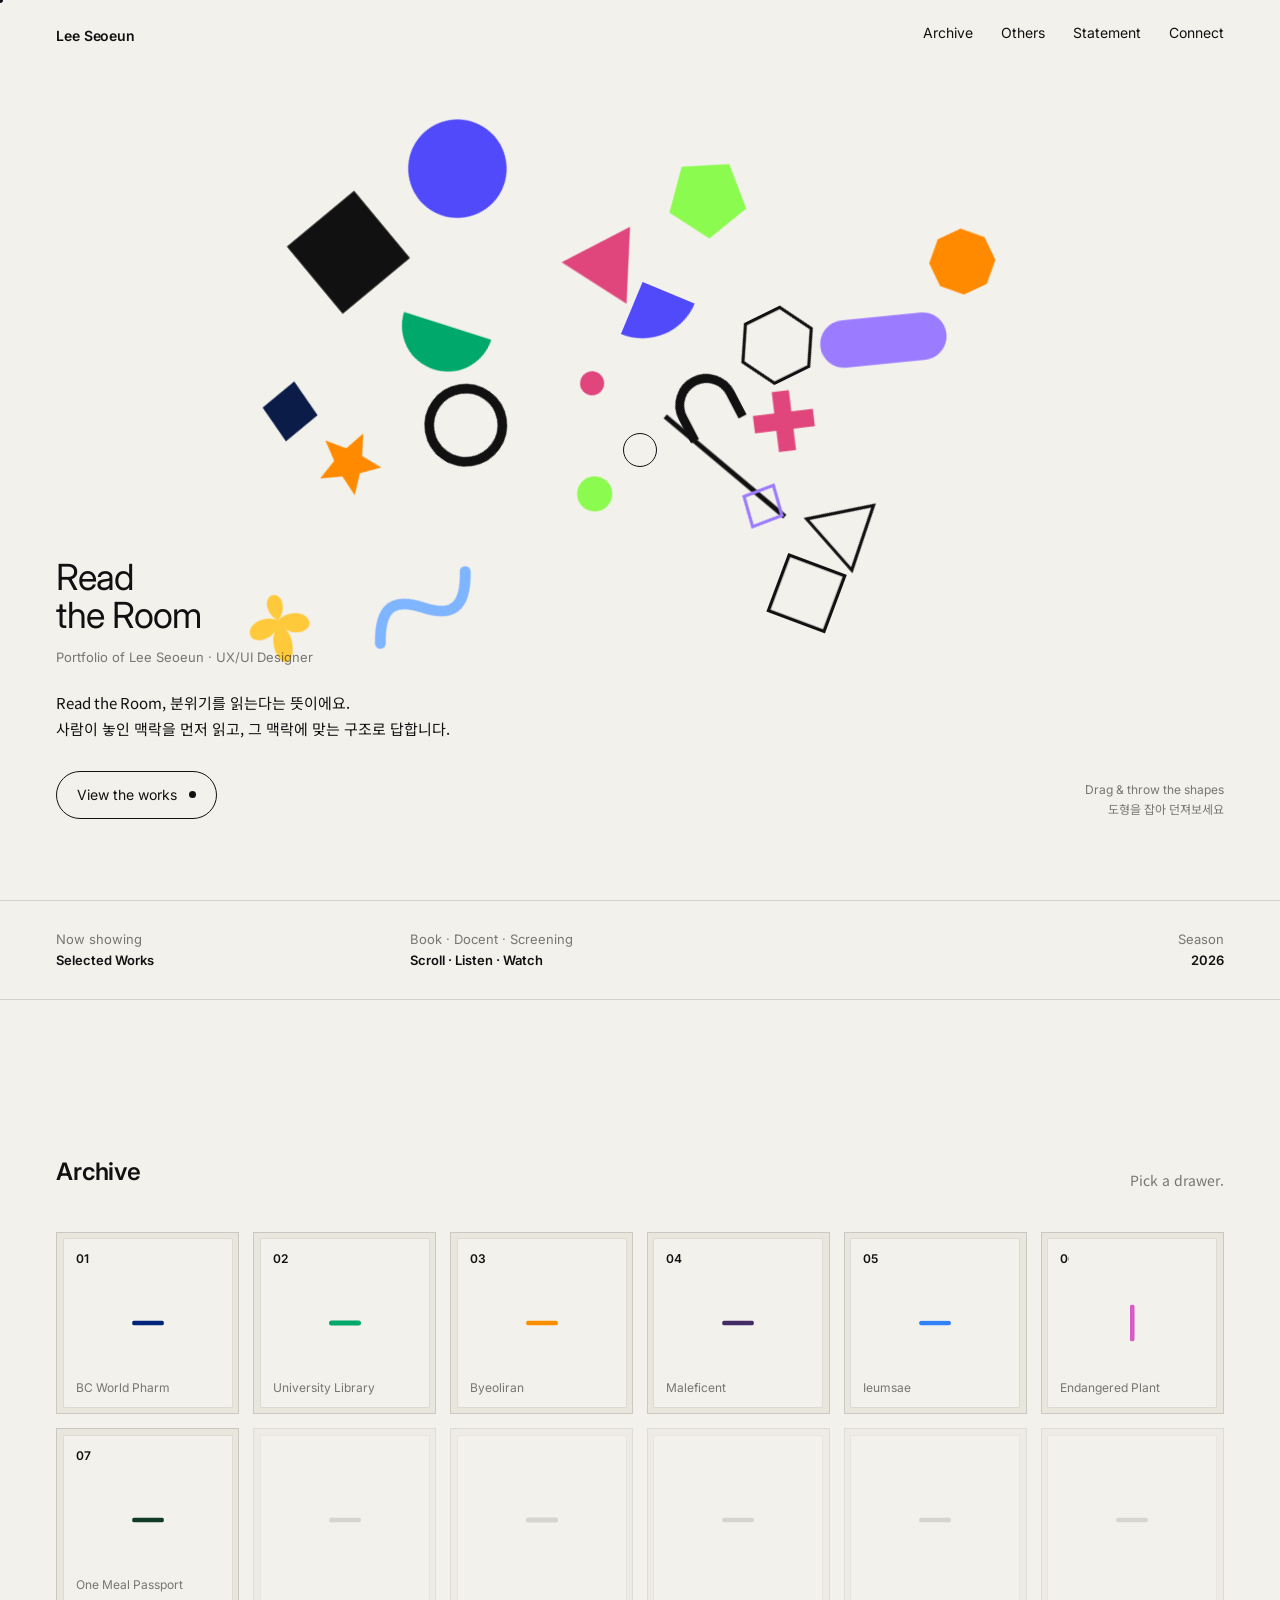
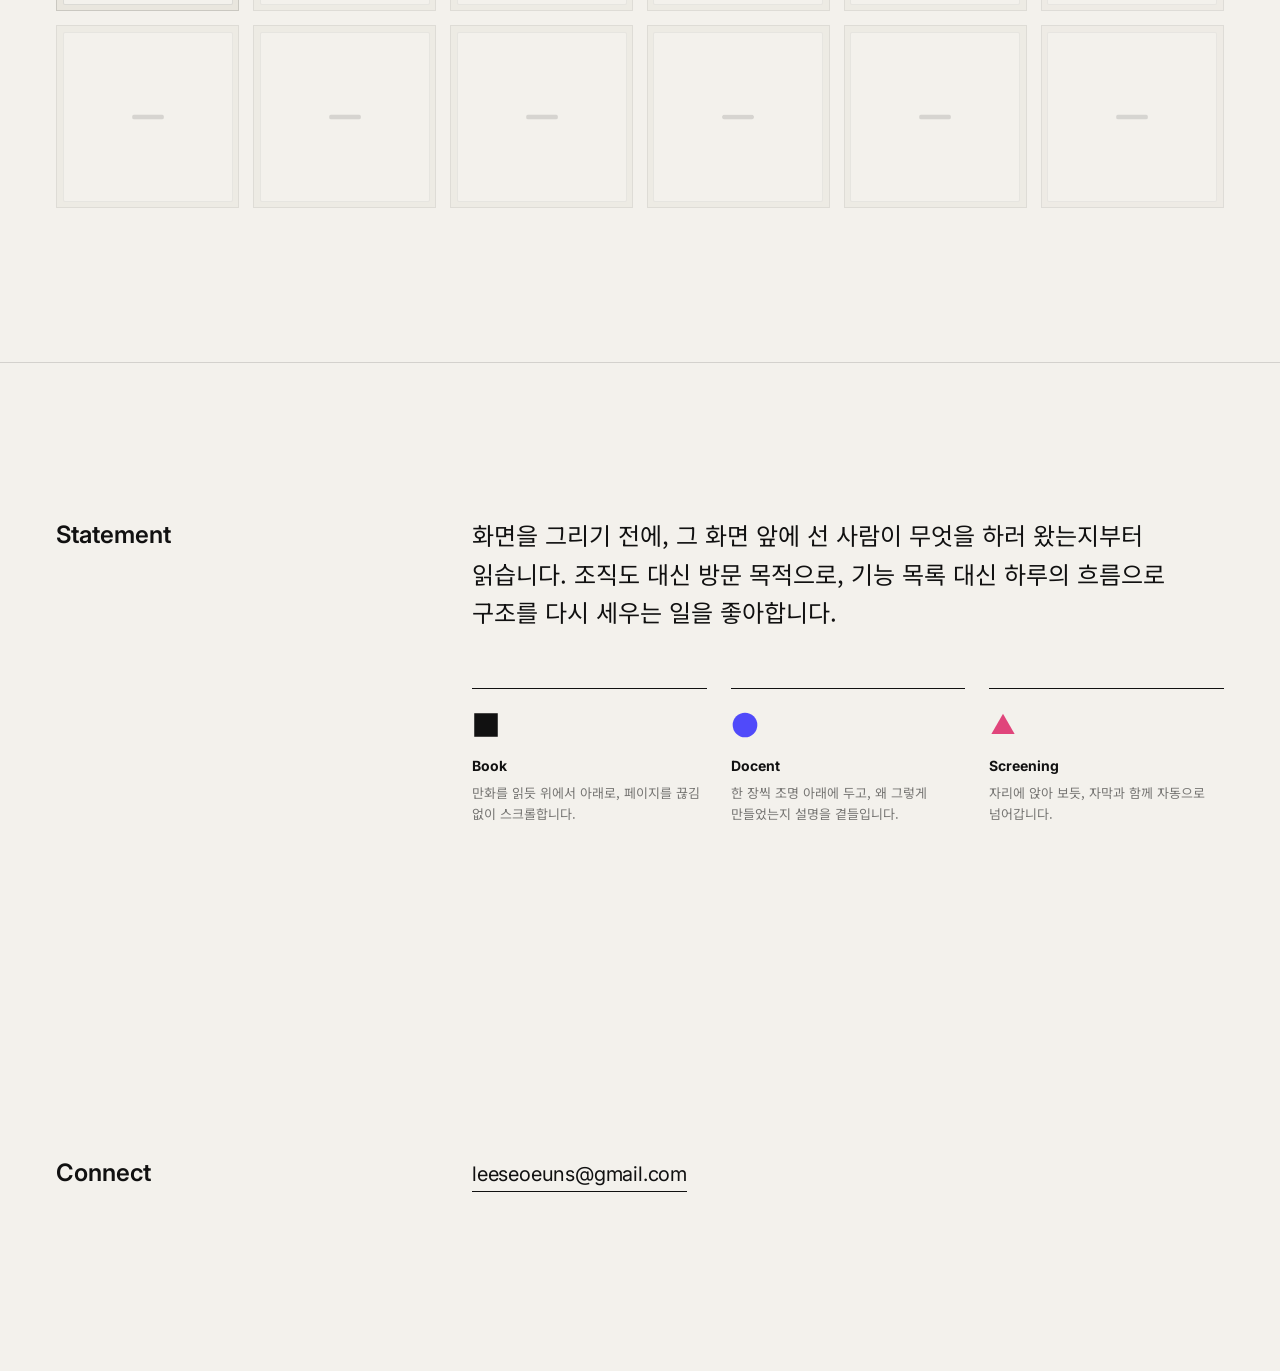
==== commit f349c0de: "Room 07: brand wordmark on overview/concept/closing, all text Noto Sans KR, English name One Meal Pa" ====
--- a/index.html
+++ b/index.html
@@ -17,7 +17,7 @@
 <link rel="preconnect" href="https://fonts.googleapis.com"><link rel="preconnect" href="https://fonts.gstatic.com" crossorigin>
 <link href="https://fonts.googleapis.com/css2?family=Inter:wght@400;500;600&family=Noto+Sans+KR:wght@400;500;600&display=swap" rel="stylesheet">
 <script>try{var c=JSON.parse(sessionStorage.getItem("curtain")||"null");if(c&&c.m==="w"){document.documentElement.classList.add("arr-w");document.documentElement.style.setProperty("--arr",c.c||"#111")}}catch(e){}</script>
-<link rel="stylesheet" href="css/style.css?v=1104f">
+<link rel="stylesheet" href="css/style.css?v=1104g">
 <link rel="icon" href="data:image/svg+xml,%3Csvg xmlns='http://www.w3.org/2000/svg' viewBox='0 0 100 100'%3E%3Ccircle cx='50' cy='50' r='44' fill='%23504AFA'/%3E%3C/svg%3E">
 </head>
 <body>
@@ -98,9 +98,9 @@
   </div>
 </div>
 
-<script src="js/shapes.js?v=1104f"></script>
-<script src="js/common.js?v=1104f"></script>
-<script src="js/data.js?v=1104f"></script>
-<script src="js/lobby.js?v=1104f"></script>
+<script src="js/shapes.js?v=1104g"></script>
+<script src="js/common.js?v=1104g"></script>
+<script src="js/data.js?v=1104g"></script>
+<script src="js/lobby.js?v=1104g"></script>
 </body>
 </html>
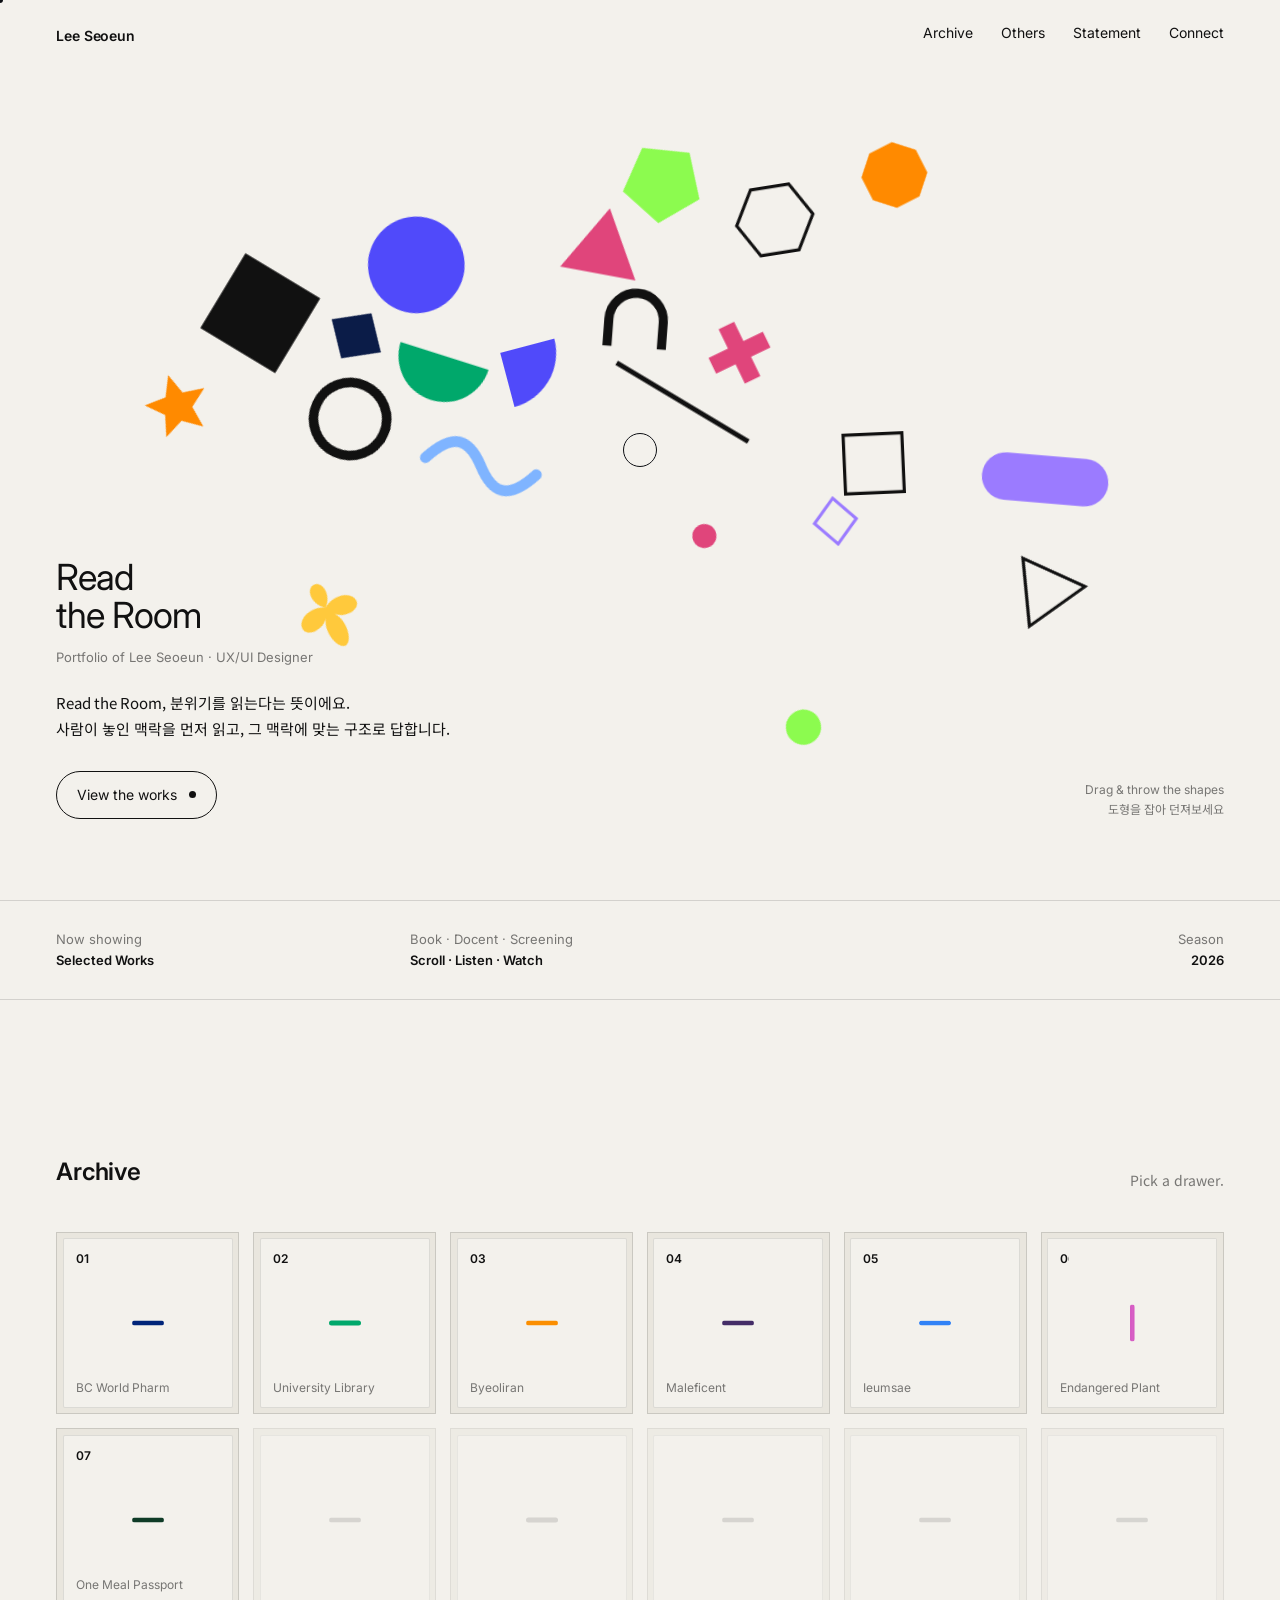
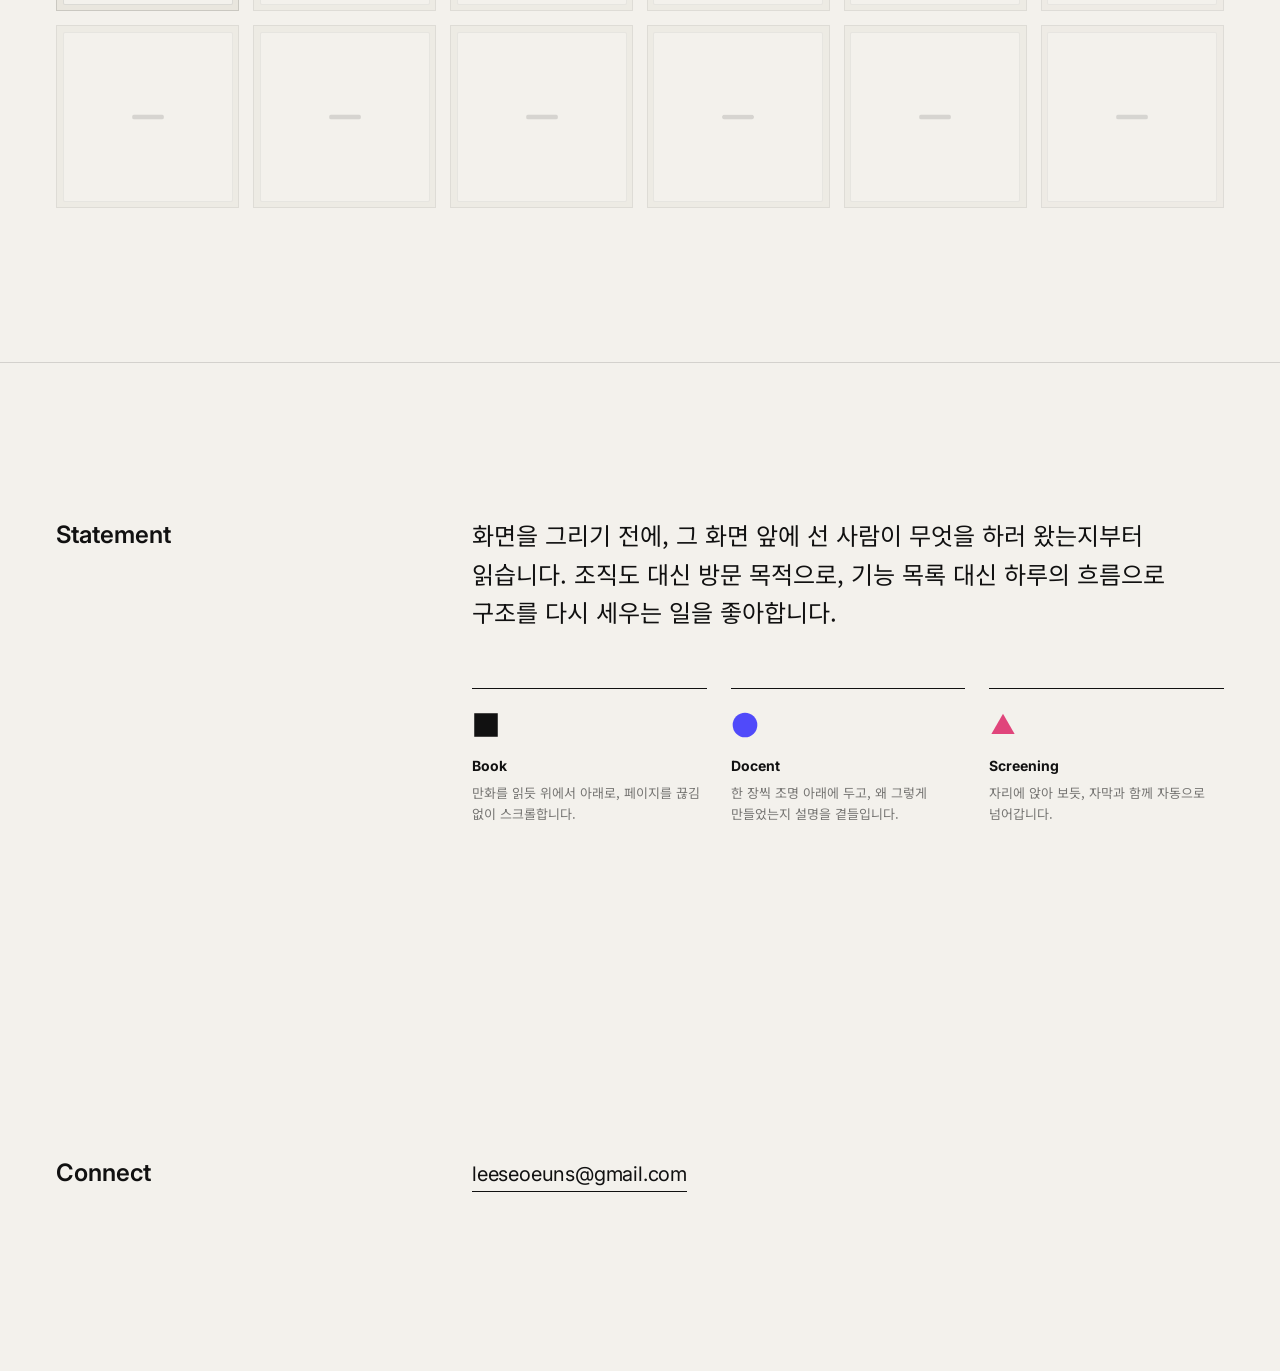
==== commit 7157777f: "Room 07: key visual page (hand-held home screen) after the cover Co-Authored-By: Claude Opus 5.5 <no" ====
--- a/index.html
+++ b/index.html
@@ -17,7 +17,7 @@
 <link rel="preconnect" href="https://fonts.googleapis.com"><link rel="preconnect" href="https://fonts.gstatic.com" crossorigin>
 <link href="https://fonts.googleapis.com/css2?family=Inter:wght@400;500;600&family=Noto+Sans+KR:wght@400;500;600&display=swap" rel="stylesheet">
 <script>try{var c=JSON.parse(sessionStorage.getItem("curtain")||"null");if(c&&c.m==="w"){document.documentElement.classList.add("arr-w");document.documentElement.style.setProperty("--arr",c.c||"#111")}}catch(e){}</script>
-<link rel="stylesheet" href="css/style.css?v=1104g">
+<link rel="stylesheet" href="css/style.css?v=1104h">
 <link rel="icon" href="data:image/svg+xml,%3Csvg xmlns='http://www.w3.org/2000/svg' viewBox='0 0 100 100'%3E%3Ccircle cx='50' cy='50' r='44' fill='%23504AFA'/%3E%3C/svg%3E">
 </head>
 <body>
@@ -98,9 +98,9 @@
   </div>
 </div>
 
-<script src="js/shapes.js?v=1104g"></script>
-<script src="js/common.js?v=1104g"></script>
-<script src="js/data.js?v=1104g"></script>
-<script src="js/lobby.js?v=1104g"></script>
+<script src="js/shapes.js?v=1104h"></script>
+<script src="js/common.js?v=1104h"></script>
+<script src="js/data.js?v=1104h"></script>
+<script src="js/lobby.js?v=1104h"></script>
 </body>
 </html>
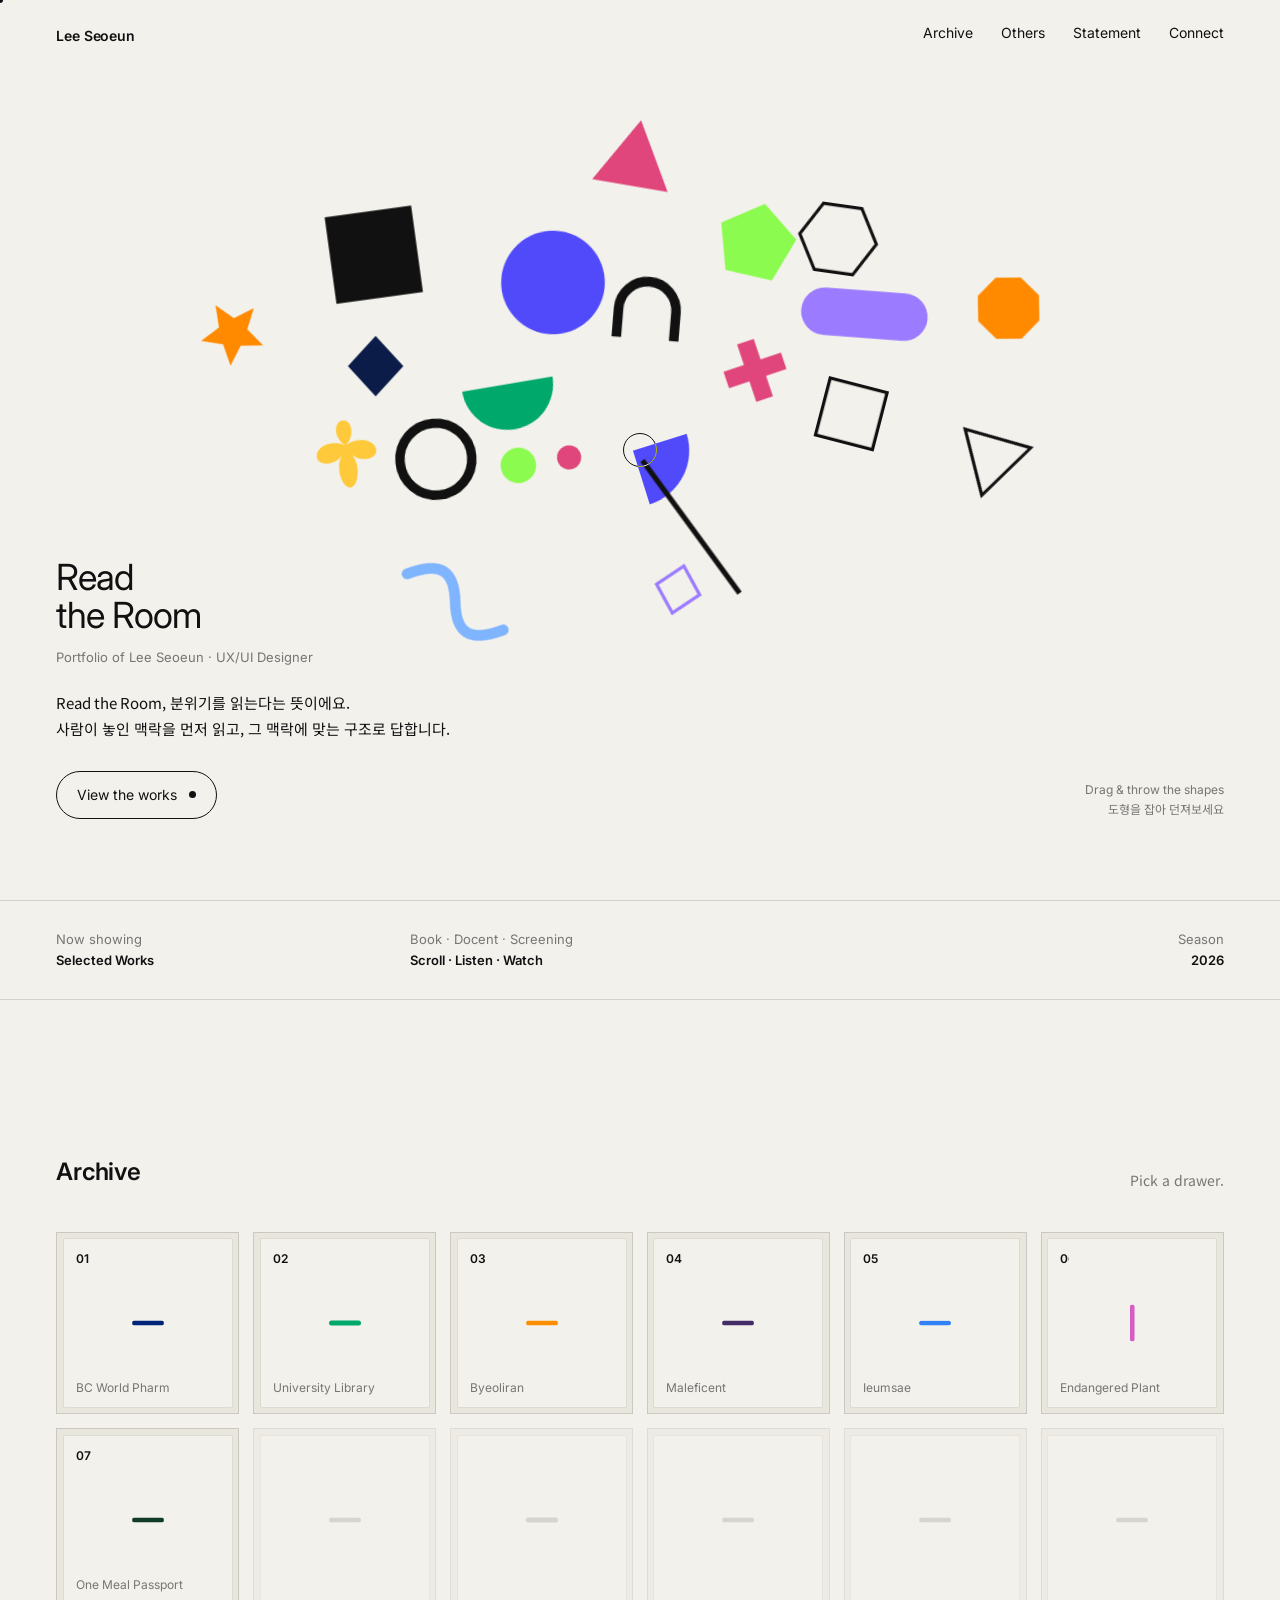
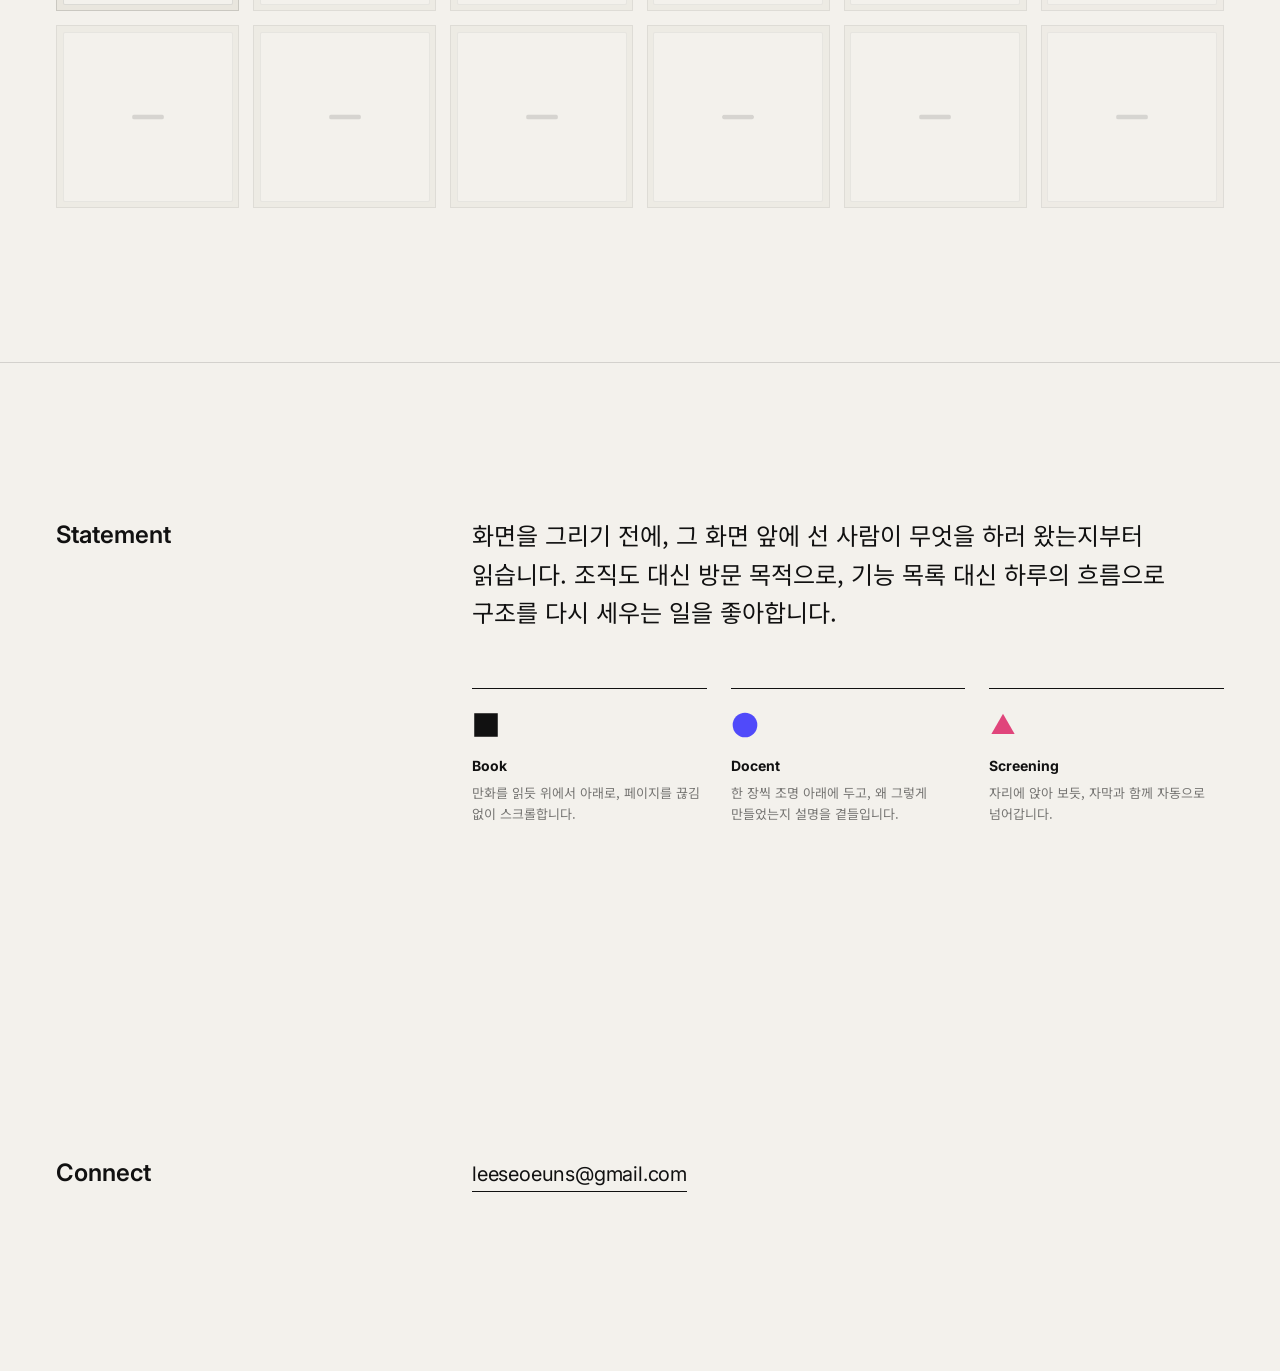
==== commit bda49085: "Room 07: refreshed app screens from the updated app Figma, word-level line breaks, captions follow t" ====
--- a/index.html
+++ b/index.html
@@ -17,7 +17,7 @@
 <link rel="preconnect" href="https://fonts.googleapis.com"><link rel="preconnect" href="https://fonts.gstatic.com" crossorigin>
 <link href="https://fonts.googleapis.com/css2?family=Inter:wght@400;500;600&family=Noto+Sans+KR:wght@400;500;600&display=swap" rel="stylesheet">
 <script>try{var c=JSON.parse(sessionStorage.getItem("curtain")||"null");if(c&&c.m==="w"){document.documentElement.classList.add("arr-w");document.documentElement.style.setProperty("--arr",c.c||"#111")}}catch(e){}</script>
-<link rel="stylesheet" href="css/style.css?v=1104h">
+<link rel="stylesheet" href="css/style.css?v=1104i">
 <link rel="icon" href="data:image/svg+xml,%3Csvg xmlns='http://www.w3.org/2000/svg' viewBox='0 0 100 100'%3E%3Ccircle cx='50' cy='50' r='44' fill='%23504AFA'/%3E%3C/svg%3E">
 </head>
 <body>
@@ -98,9 +98,9 @@
   </div>
 </div>
 
-<script src="js/shapes.js?v=1104h"></script>
-<script src="js/common.js?v=1104h"></script>
-<script src="js/data.js?v=1104h"></script>
-<script src="js/lobby.js?v=1104h"></script>
+<script src="js/shapes.js?v=1104i"></script>
+<script src="js/common.js?v=1104i"></script>
+<script src="js/data.js?v=1104i"></script>
+<script src="js/lobby.js?v=1104i"></script>
 </body>
 </html>
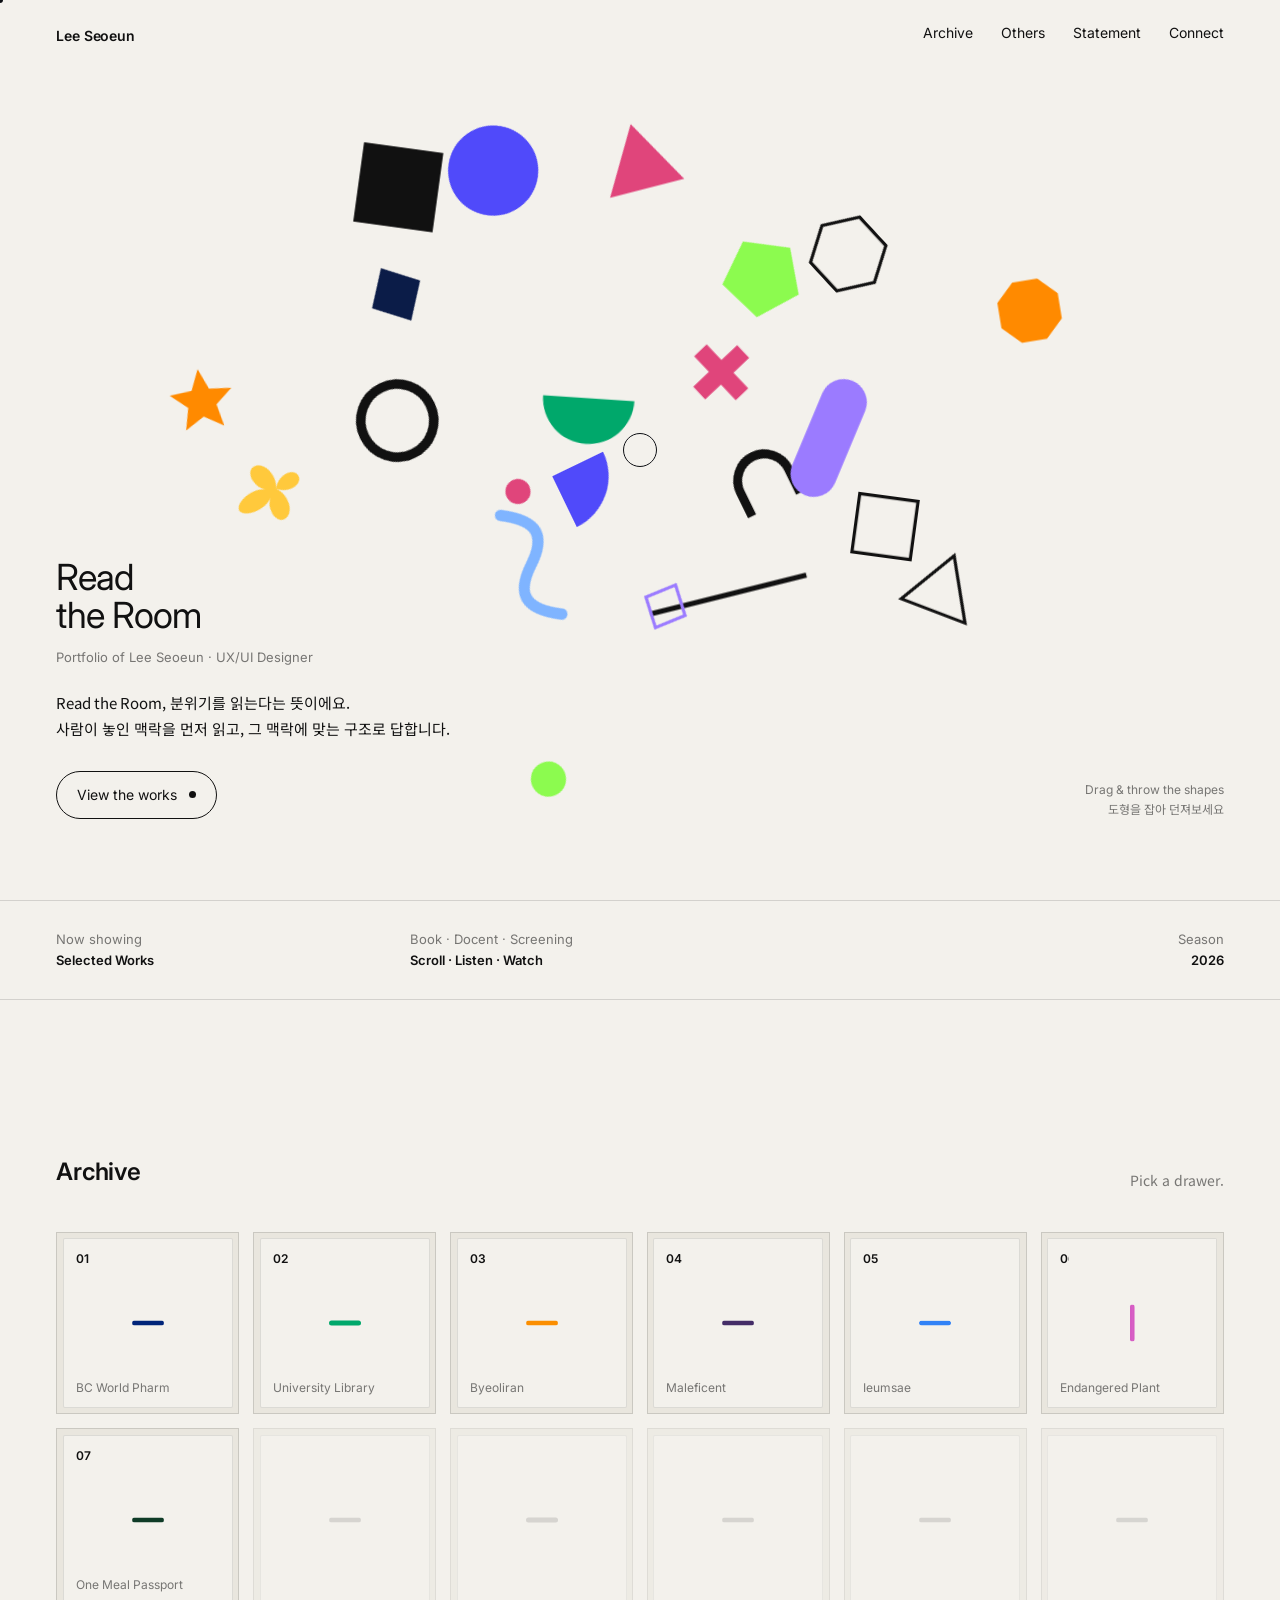
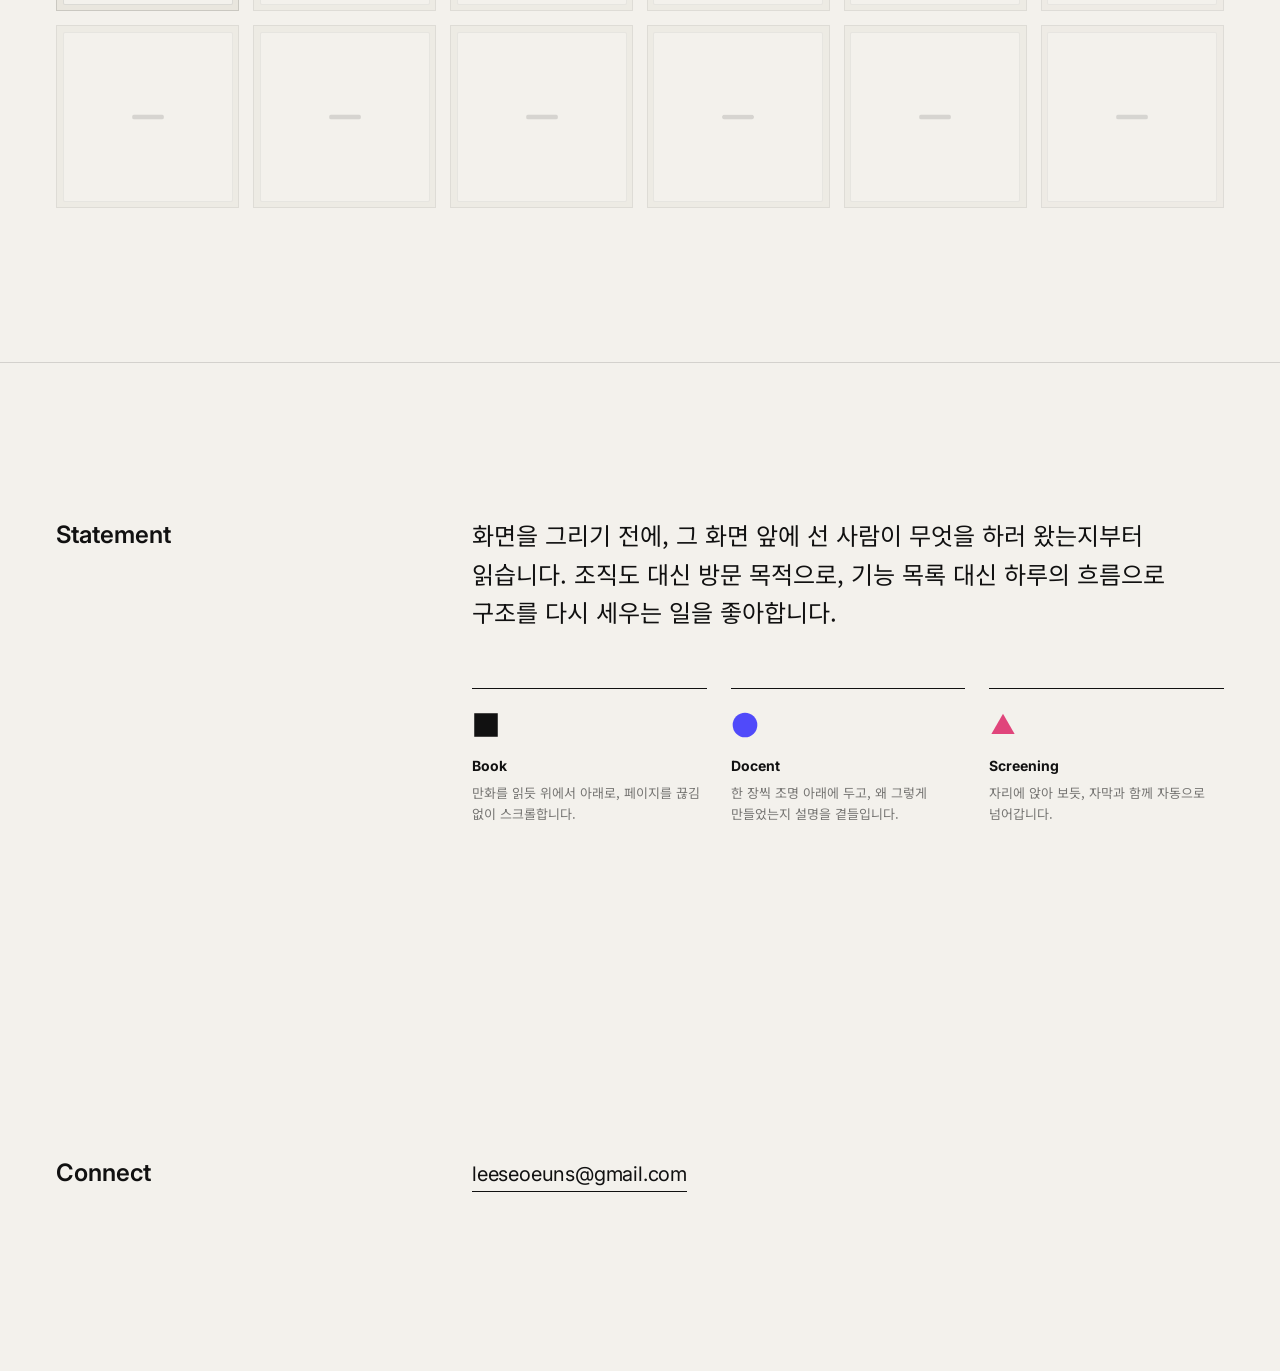
==== commit 06f5ac39: "Room 07: remove page seams, phones slide in on pages 12/13/15, lighter page 15, outro gradient + cre" ====
--- a/index.html
+++ b/index.html
@@ -17,7 +17,7 @@
 <link rel="preconnect" href="https://fonts.googleapis.com"><link rel="preconnect" href="https://fonts.gstatic.com" crossorigin>
 <link href="https://fonts.googleapis.com/css2?family=Inter:wght@400;500;600&family=Noto+Sans+KR:wght@400;500;600&display=swap" rel="stylesheet">
 <script>try{var c=JSON.parse(sessionStorage.getItem("curtain")||"null");if(c&&c.m==="w"){document.documentElement.classList.add("arr-w");document.documentElement.style.setProperty("--arr",c.c||"#111")}}catch(e){}</script>
-<link rel="stylesheet" href="css/style.css?v=1104i">
+<link rel="stylesheet" href="css/style.css?v=1104j">
 <link rel="icon" href="data:image/svg+xml,%3Csvg xmlns='http://www.w3.org/2000/svg' viewBox='0 0 100 100'%3E%3Ccircle cx='50' cy='50' r='44' fill='%23504AFA'/%3E%3C/svg%3E">
 </head>
 <body>
@@ -98,9 +98,9 @@
   </div>
 </div>
 
-<script src="js/shapes.js?v=1104i"></script>
-<script src="js/common.js?v=1104i"></script>
-<script src="js/data.js?v=1104i"></script>
-<script src="js/lobby.js?v=1104i"></script>
+<script src="js/shapes.js?v=1104j"></script>
+<script src="js/common.js?v=1104j"></script>
+<script src="js/data.js?v=1104j"></script>
+<script src="js/lobby.js?v=1104j"></script>
 </body>
 </html>
--- a/css/style.css
+++ b/css/style.css
@@ -867,3 +867,11 @@
 .carousel .lb{opacity:0;transform:translateY(calc(var(--u)*8));transition:opacity .35s ease,transform .45s var(--ease);align-items:center;text-align:center}
 .carousel .cs.on .lb{opacity:1;transform:none;transition-delay:.15s}
 .carousel .cs.on .lb i{font-size:calc(var(--u)*18)}.carousel .cs.on .lb b{font-size:calc(var(--u)*32)}.carousel .cs.on .lb span{font-size:calc(var(--u)*20);white-space:nowrap}
+/* Room pages with layered phones: they slide in from the sides when the page is reached */
+.page.lay{overflow:hidden}
+.page img.ly,.page.seen img.ly{position:absolute;height:auto;max-width:none;opacity:0;transition:transform 1.15s cubic-bezier(.22,.9,.24,1),opacity .7s ease;will-change:transform}
+.page img.ly.from-l{transform:translateX(-62vw)}
+.page img.ly.from-r{transform:translateX(62vw)}
+.page img.ly.from-b{transform:translateY(40%)}
+.page.go img.ly{opacity:1;transform:none}
+@media (prefers-reduced-motion:reduce){.page img.ly,.page.seen img.ly{opacity:1;transform:none;transition:none}}
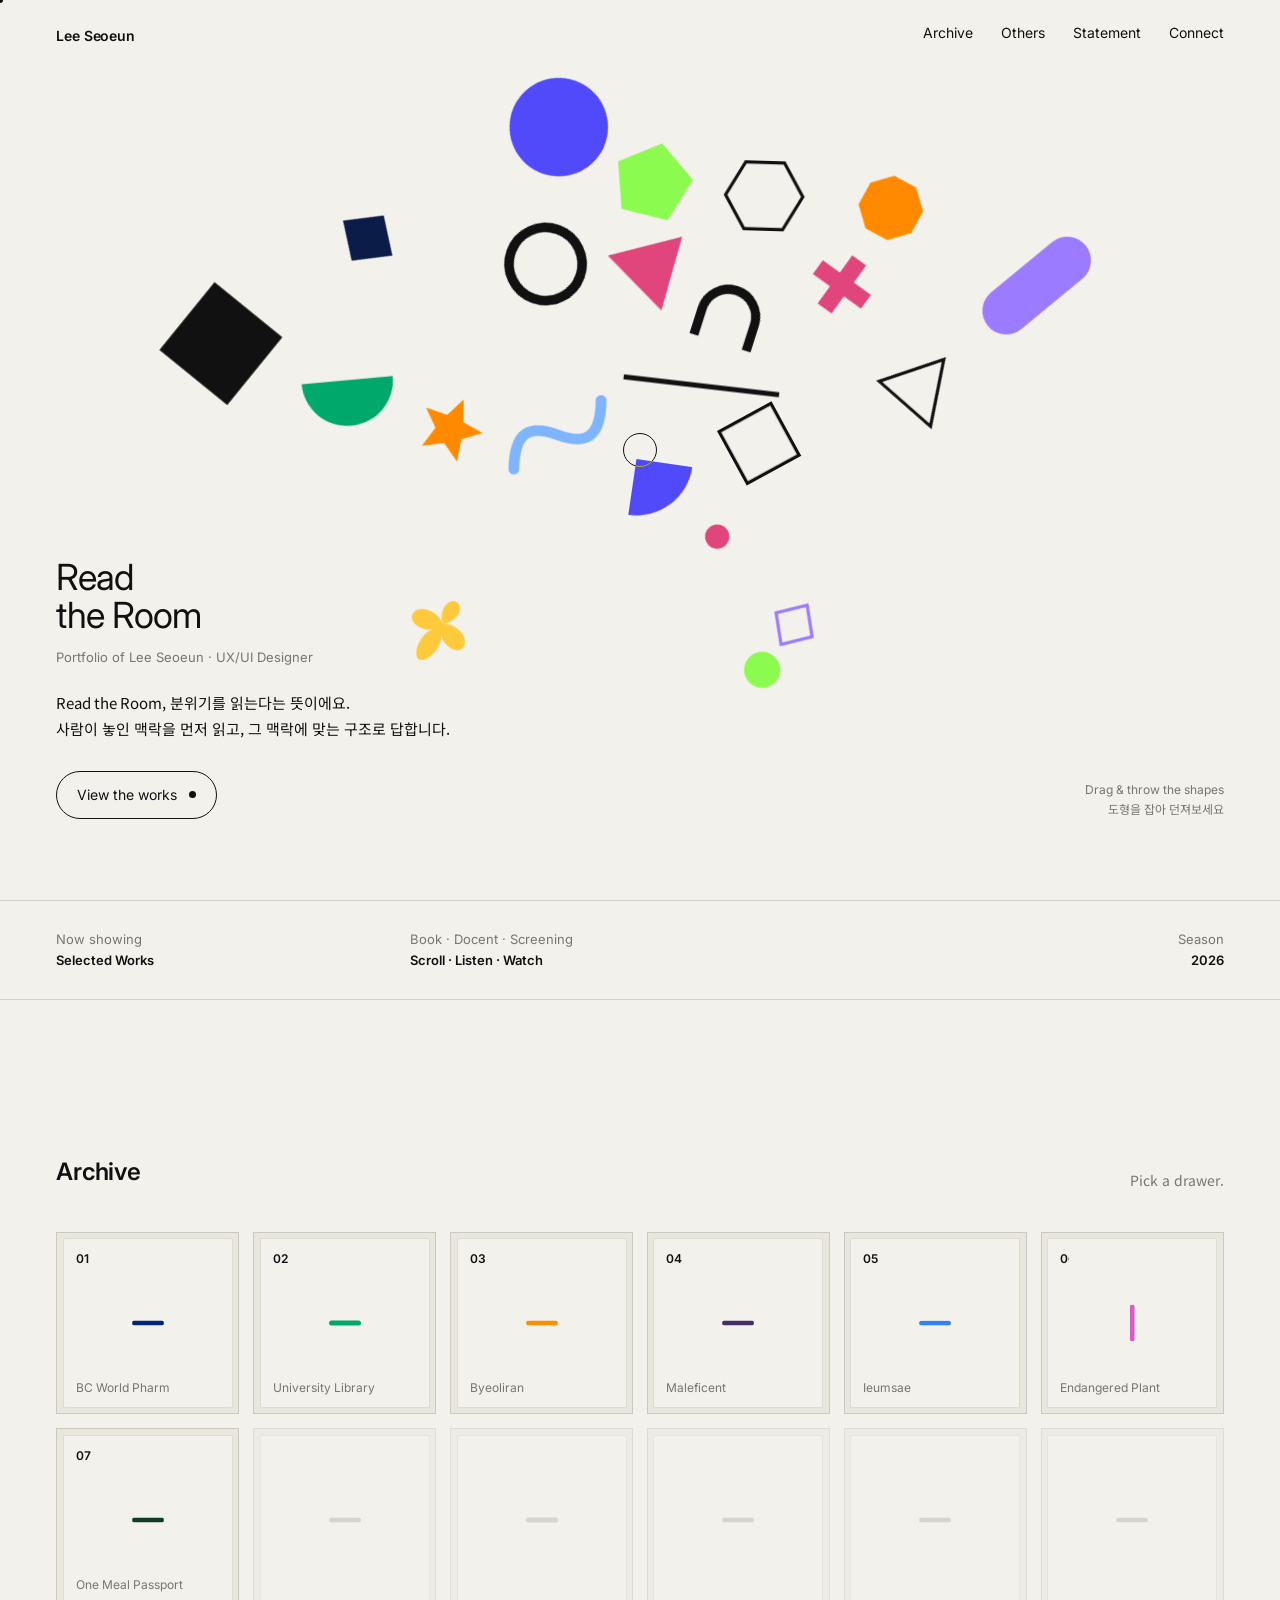
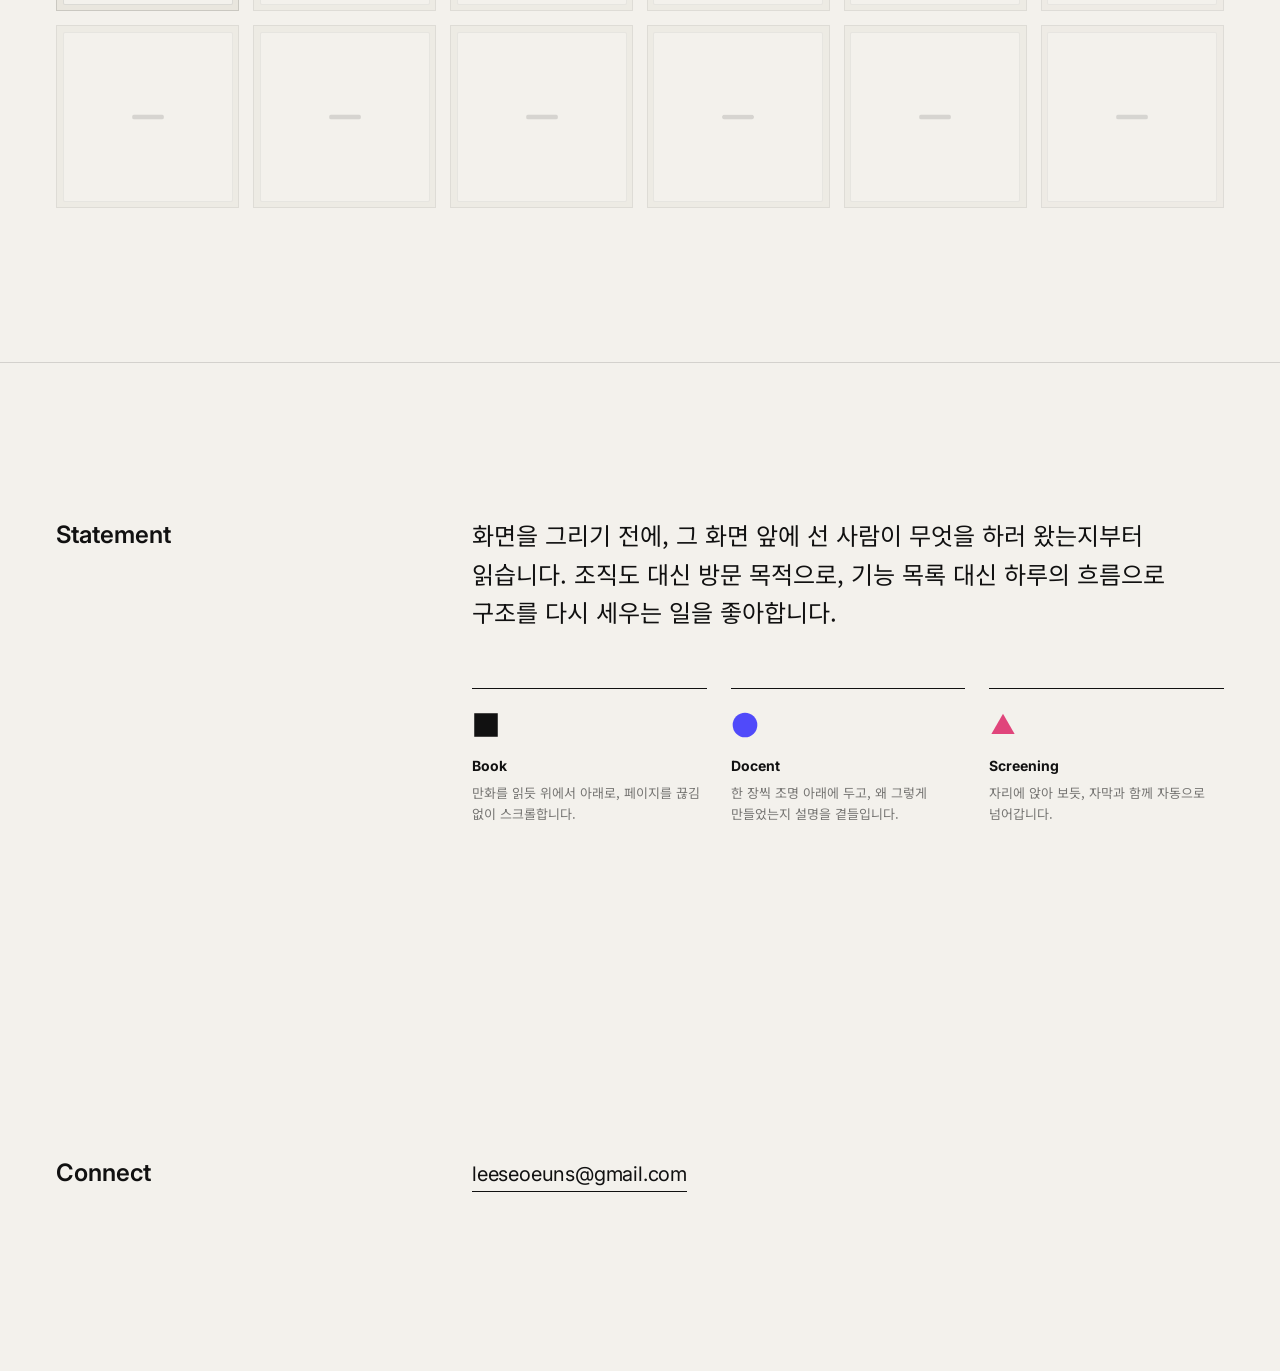
==== commit d663debe: "Others: bookshelf v2 — hover turns the book to its cover (desktop), flat pile with tilting covers (m" ====
--- a/index.html
+++ b/index.html
@@ -17,7 +17,7 @@
 <link rel="preconnect" href="https://fonts.googleapis.com"><link rel="preconnect" href="https://fonts.gstatic.com" crossorigin>
 <link href="https://fonts.googleapis.com/css2?family=Inter:wght@400;500;600&family=Noto+Sans+KR:wght@400;500;600&display=swap" rel="stylesheet">
 <script>try{var c=JSON.parse(sessionStorage.getItem("curtain")||"null");if(c&&c.m==="w"){document.documentElement.classList.add("arr-w");document.documentElement.style.setProperty("--arr",c.c||"#111")}}catch(e){}</script>
-<link rel="stylesheet" href="css/style.css?v=1104j">
+<link rel="stylesheet" href="css/style.css?v=1104k">
 <link rel="icon" href="data:image/svg+xml,%3Csvg xmlns='http://www.w3.org/2000/svg' viewBox='0 0 100 100'%3E%3Ccircle cx='50' cy='50' r='44' fill='%23504AFA'/%3E%3C/svg%3E">
 </head>
 <body>
@@ -98,9 +98,9 @@
   </div>
 </div>
 
-<script src="js/shapes.js?v=1104j"></script>
-<script src="js/common.js?v=1104j"></script>
-<script src="js/data.js?v=1104j"></script>
-<script src="js/lobby.js?v=1104j"></script>
+<script src="js/shapes.js?v=1104k"></script>
+<script src="js/common.js?v=1104k"></script>
+<script src="js/data.js?v=1104k"></script>
+<script src="js/lobby.js?v=1104k"></script>
 </body>
 </html>
--- a/css/style.css
+++ b/css/style.css
@@ -875,3 +875,58 @@
 .page img.ly.from-b{transform:translateY(40%)}
 .page.go img.ly{opacity:1;transform:none}
 @media (prefers-reduced-motion:reduce){.page img.ly,.page.seen img.ly{opacity:1;transform:none;transition:none}}
+/* ---------- Others · bookshelf v2: every book is a 3D box (spine + front cover) ---------- */
+.pull{display:none}
+.bk{display:block;padding:0;background:none;border-radius:0;box-shadow:none;transform:none;overflow:visible;color:inherit}
+.bk::before,.bk::after{display:none}
+.bk:hover,.bk.on,.bk:focus-visible{transform:none;box-shadow:none}
+.bk .sp{position:absolute;inset:0;display:flex;flex-direction:column;align-items:center;justify-content:space-between;padding:22px 0 16px;border-radius:3px;background:var(--c);
+  box-shadow:inset -3px 0 0 rgba(0,0,0,.08),inset 3px 0 0 rgba(255,255,255,.08);backface-visibility:hidden}
+.bk .sp::before,.bk .sp::after{content:"";position:absolute;left:0;right:0;height:2px;background:currentColor;opacity:.3}
+.bk .sp::before{top:14px}.bk .sp::after{bottom:30px}
+.bk .fc{position:absolute;overflow:hidden;background:var(--c);backface-visibility:hidden}
+.bk .fc>img,.bk .fc>video{position:absolute;left:0;top:0;width:100%;height:76%;object-fit:cover;display:block;max-width:none}
+.bk .fc>video{opacity:0;transition:opacity .4s}.bk.playing .fc>video{opacity:1}
+.bk .fc .band{height:24%}
+.bk .lb{display:none}
+/* desktop: the book turns on the spot */
+@media (min-width:901px){
+  .shelf-row{gap:8px}
+  .bk{width:var(--sw);height:var(--h);perspective:1100px;perspective-origin:0 45%;transition:width .62s cubic-bezier(.3,.7,.2,1)}
+  .bk .bx{position:absolute;left:0;bottom:0;width:var(--sw);height:var(--h);transform-style:preserve-3d;transform-origin:0 50%;transition:transform .62s cubic-bezier(.3,.7,.2,1)}
+  .bk .sp::marker{display:none}
+  .bk .sp>*{position:relative}
+  .bk .sp .no{position:absolute}
+  .bk .shade{display:none}
+  .bk .fc{left:100%;top:0;width:var(--cw);height:100%;transform-origin:0 50%;transform:rotateY(90deg);border-radius:0 4px 4px 0;box-shadow:inset 6px 0 8px -4px rgba(0,0,0,.28)}
+  .bk .fc::after{content:"";position:absolute;inset:0;background:linear-gradient(90deg,rgba(0,0,0,.35),rgba(0,0,0,.08));opacity:1;transition:opacity .62s;pointer-events:none}
+  .bk .sp .sp-dim{display:none}
+  .bk .bx::after{content:"";position:absolute;inset:0;border-radius:3px;background:linear-gradient(90deg,rgba(0,0,0,.08),rgba(0,0,0,.3));opacity:0;transition:opacity .62s;pointer-events:none;backface-visibility:hidden}
+  .bk.on{width:var(--ow);z-index:2}
+  .bk.on .bx{transform:rotateY(-66deg)}
+  .bk.on .fc::after{opacity:0}
+  .bk.on .bx::after{opacity:1}
+  .bk.on .fc{filter:drop-shadow(12px 4px 14px rgba(0,0,0,.2))}
+}
+/* mobile: a pile of books lying flat; the top cover tilts into view, the title sits beside */
+@media (max-width:900px){
+  .shelf.pile{display:flex;flex-direction:column;gap:0;padding:30px 0 40px;margin-top:20px}
+  .shelf.pile .bk{display:grid;grid-template-columns:min(46vw,190px) 1fr;column-gap:16px;align-items:end;width:100%;height:auto;text-align:left;padding:0;margin-top:86px}
+  .shelf.pile .bk:first-child{margin-top:70px}
+  .shelf.pile .bx{position:relative;display:block;height:var(--t);perspective:520px;perspective-origin:50% 100%}
+  .shelf.pile .sp{inset:0;flex-direction:row;justify-content:space-between;padding:0 14px 0 22px;border-radius:2px}
+  .shelf.pile .sp::before,.shelf.pile .sp::after{top:0;bottom:0;left:12px;right:auto;width:2px;height:auto}
+  .shelf.pile .sp::after{left:auto;right:12px}
+  .shelf.pile .sp .no{position:static;font-size:10px}
+  .shelf.pile .sp .tt{display:none}
+  .shelf.pile .sp .sh{position:static;width:10px;height:10px;margin-right:10px}
+  .shelf.pile .fc{left:0;right:0;bottom:100%;height:min(48vw,190px);transform-origin:50% 100%;transform:rotateX(calc(90deg - var(--tilt,14deg)));transition:transform .2s linear}
+  .shelf.pile .fc>img{height:100%}
+  .shelf.pile .fc .band{display:none}
+  .shelf.pile .fc::after{content:"";position:absolute;inset:0;background:rgba(0,0,0,.08)}
+  .shelf.pile .bx::after{content:"";position:absolute;left:4px;right:4px;top:100%;height:8px;background:linear-gradient(rgba(0,0,0,.14),rgba(0,0,0,0))}
+  .shelf.pile .lb{display:flex;flex-direction:column;gap:4px;align-self:center;padding-top:0;word-break:keep-all}
+  .shelf.pile .lb b{font-size:13px;font-weight:500;line-height:1.35;color:var(--ink)}
+  .shelf.pile .lb span{font-size:11px;line-height:1.45;color:var(--mute)}
+  .shelf.pile .bookend{display:none}
+}
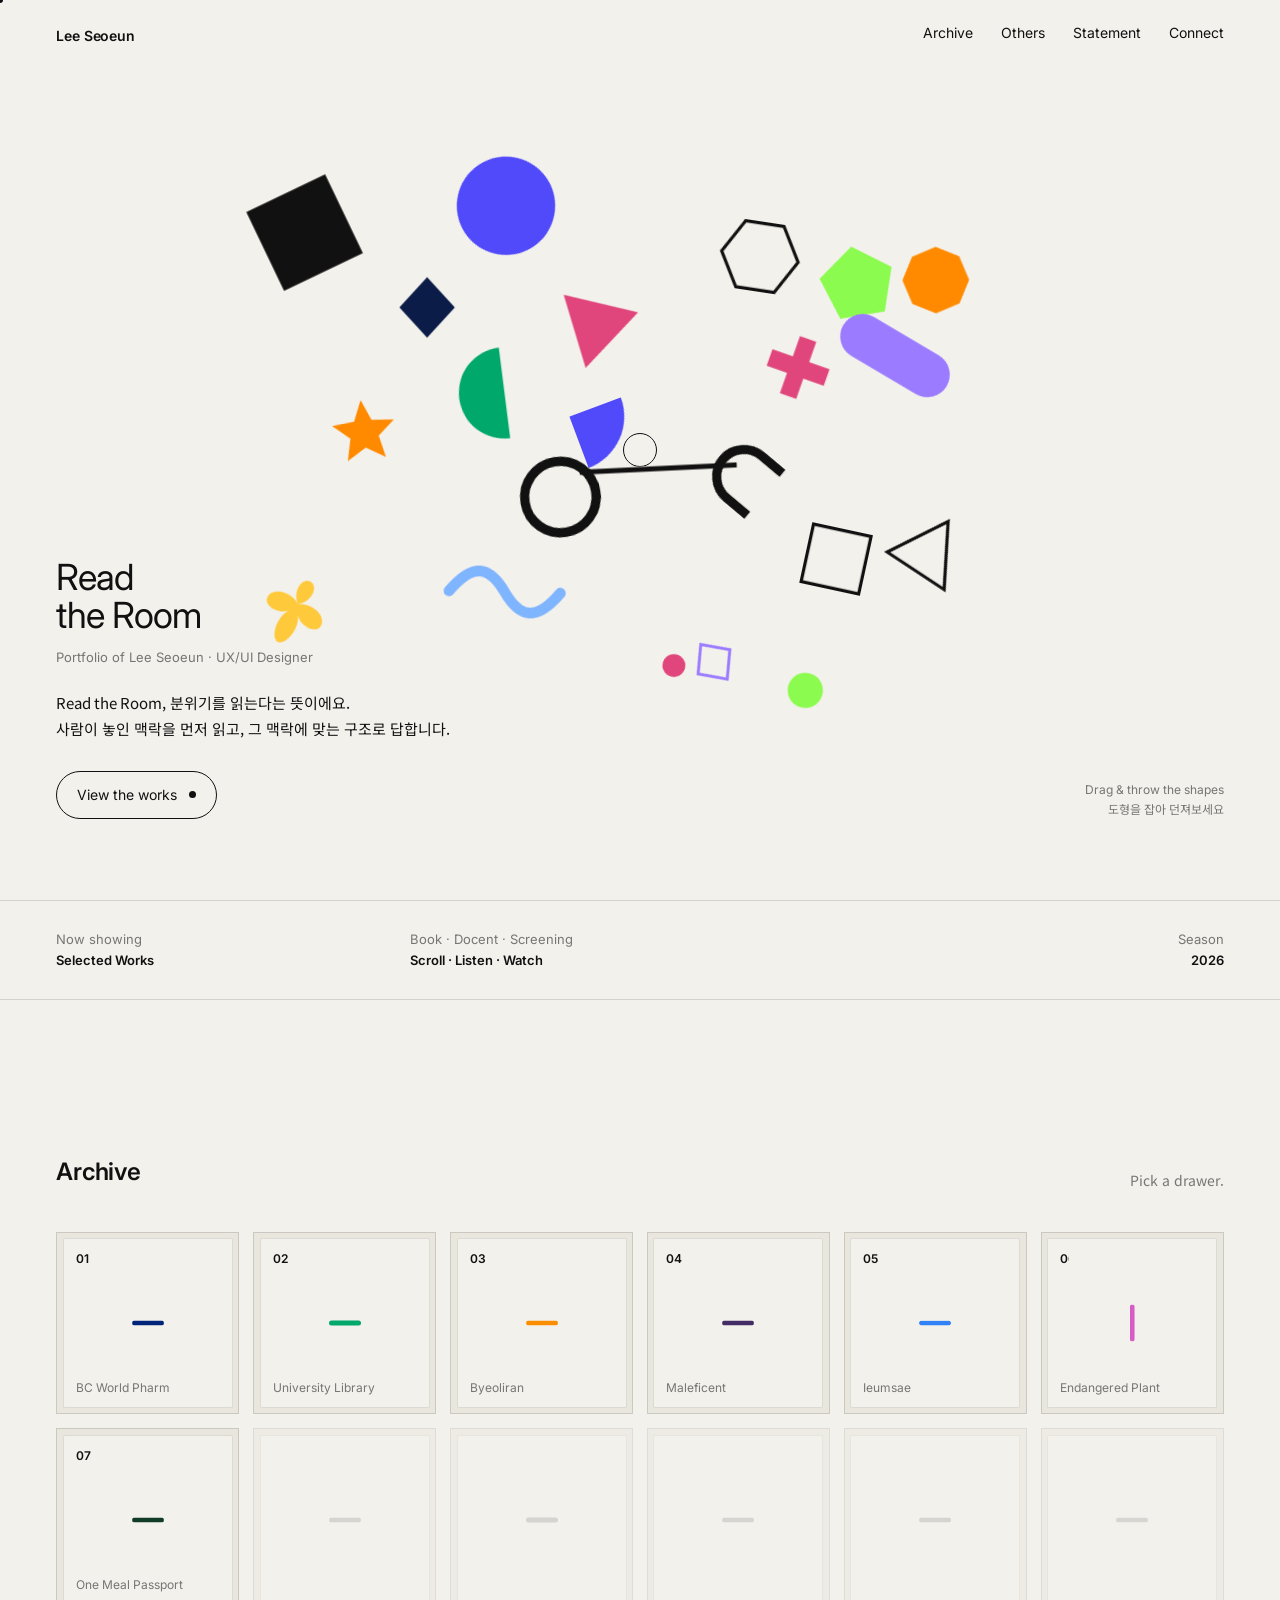
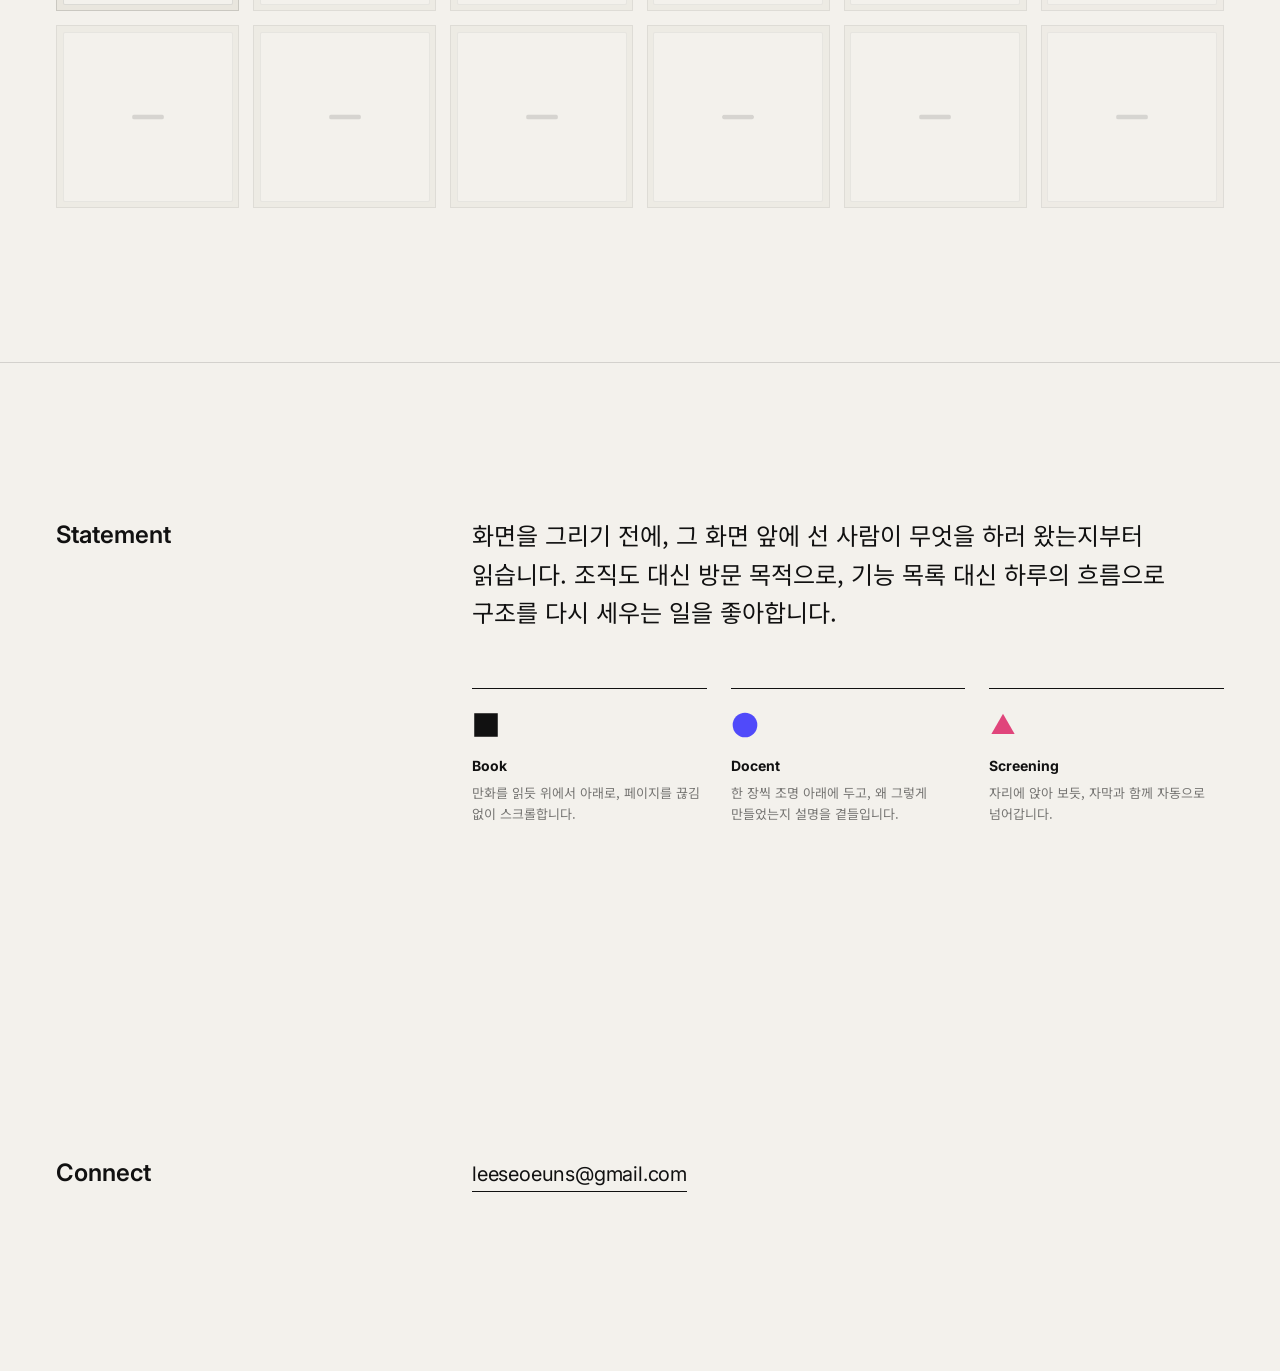
==== commit 2c7e53a9: "Room 07 outro: phones rise from below and settle with a small bounce Co-Authored-By: Claude Opus 5.5" ====
--- a/index.html
+++ b/index.html
@@ -17,7 +17,7 @@
 <link rel="preconnect" href="https://fonts.googleapis.com"><link rel="preconnect" href="https://fonts.gstatic.com" crossorigin>
 <link href="https://fonts.googleapis.com/css2?family=Inter:wght@400;500;600&family=Noto+Sans+KR:wght@400;500;600&display=swap" rel="stylesheet">
 <script>try{var c=JSON.parse(sessionStorage.getItem("curtain")||"null");if(c&&c.m==="w"){document.documentElement.classList.add("arr-w");document.documentElement.style.setProperty("--arr",c.c||"#111")}}catch(e){}</script>
-<link rel="stylesheet" href="css/style.css?v=1104k">
+<link rel="stylesheet" href="css/style.css?v=1104l">
 <link rel="icon" href="data:image/svg+xml,%3Csvg xmlns='http://www.w3.org/2000/svg' viewBox='0 0 100 100'%3E%3Ccircle cx='50' cy='50' r='44' fill='%23504AFA'/%3E%3C/svg%3E">
 </head>
 <body>
@@ -98,9 +98,9 @@
   </div>
 </div>
 
-<script src="js/shapes.js?v=1104k"></script>
-<script src="js/common.js?v=1104k"></script>
-<script src="js/data.js?v=1104k"></script>
-<script src="js/lobby.js?v=1104k"></script>
+<script src="js/shapes.js?v=1104l"></script>
+<script src="js/common.js?v=1104l"></script>
+<script src="js/data.js?v=1104l"></script>
+<script src="js/lobby.js?v=1104l"></script>
 </body>
 </html>
--- a/css/style.css
+++ b/css/style.css
@@ -930,3 +930,7 @@
   .shelf.pile .lb span{font-size:11px;line-height:1.45;color:var(--mute)}
   .shelf.pile .bookend{display:none}
 }
+/* rise from below and settle with a small bounce ("팅") */
+.page img.ly.from-u{transform:translateY(60%);transition:transform .95s cubic-bezier(.3,1.45,.5,1),opacity .45s ease}
+.page.go img.ly.from-u{transform:none}
+.page img.ly.from-s,.page.seen img.ly.from-s{opacity:1;transform:none;transition:none}
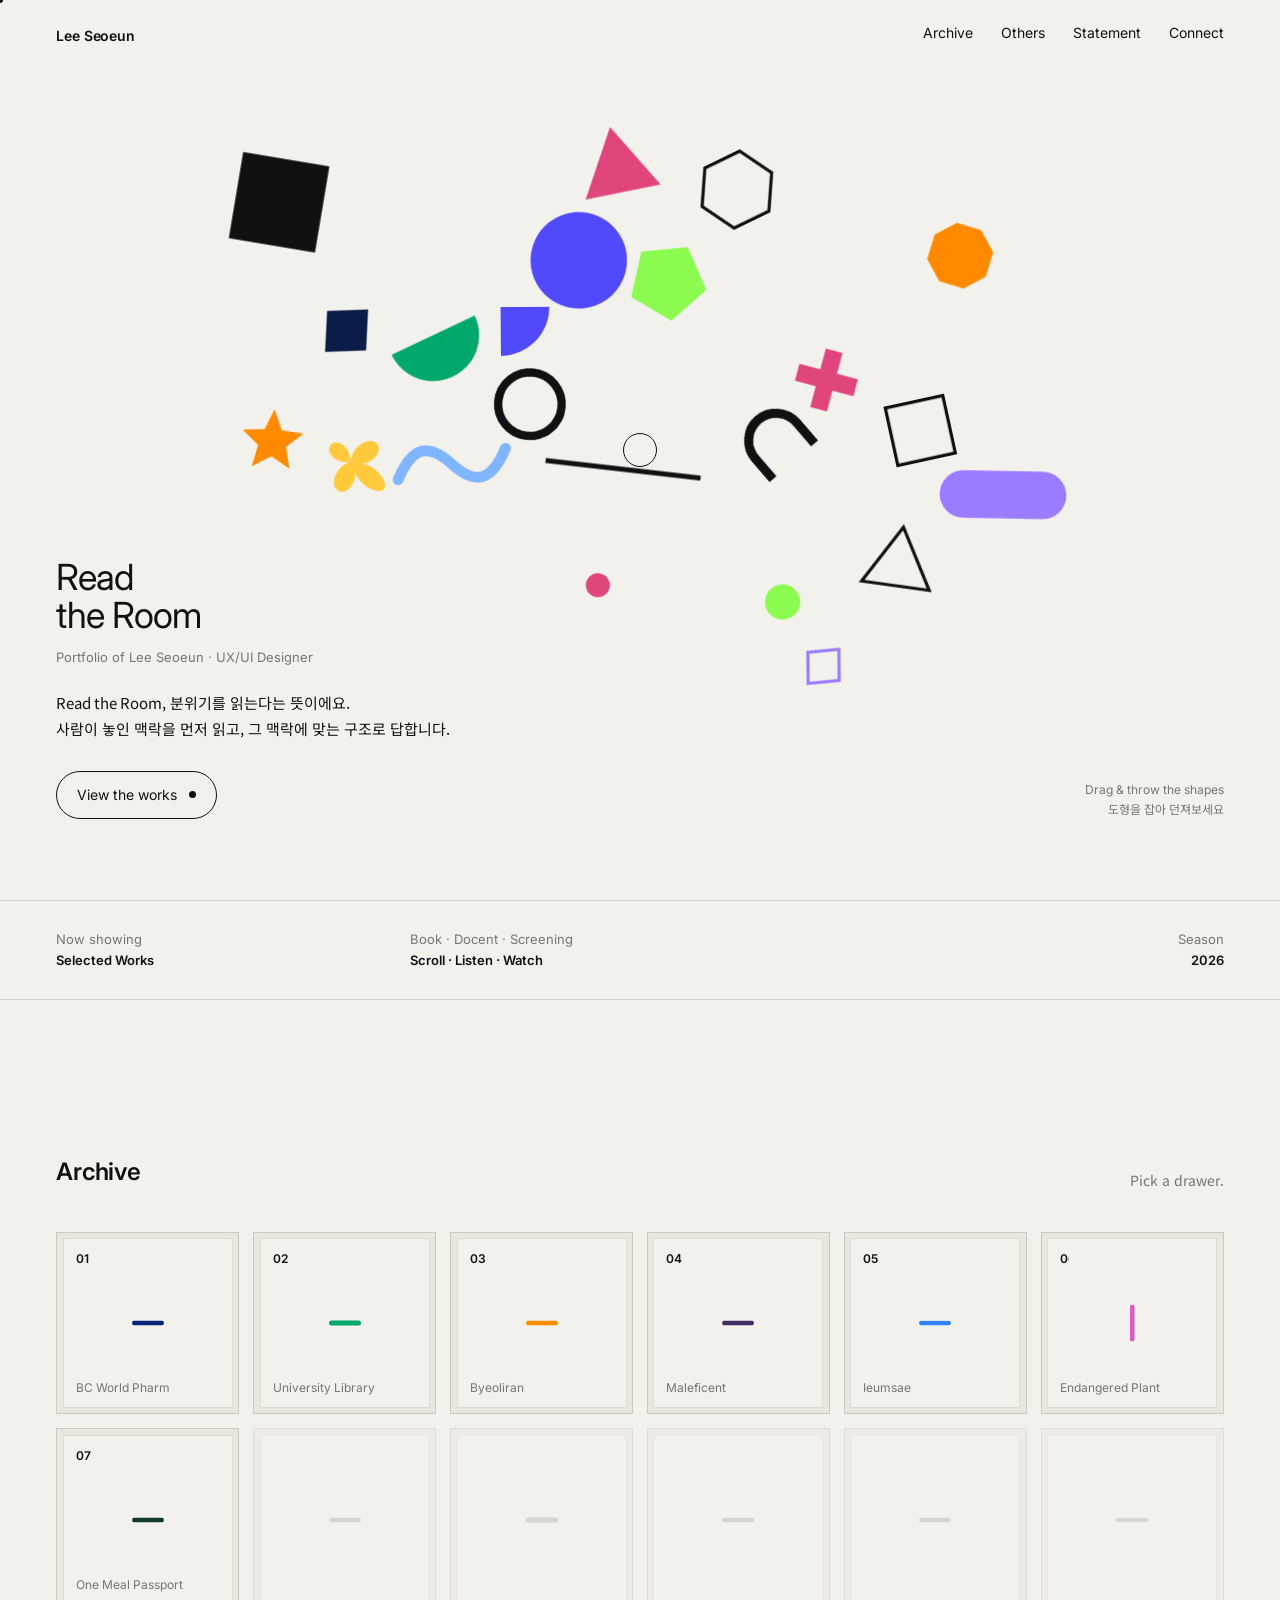
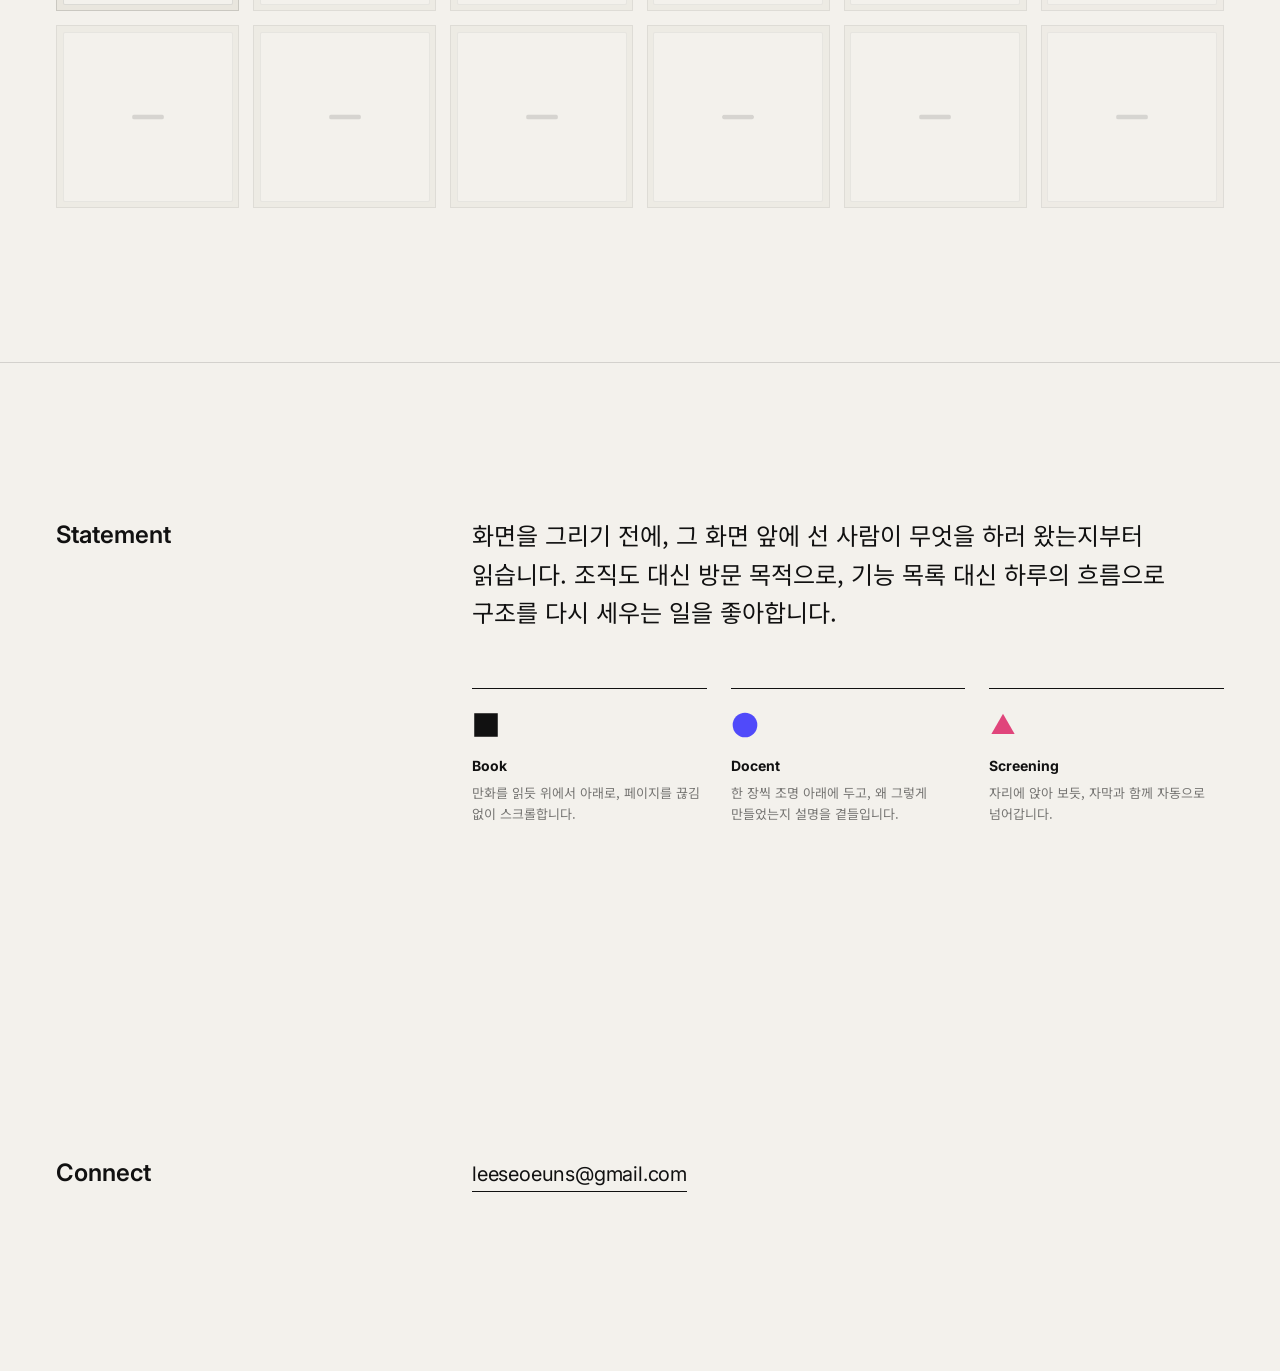
==== commit f202debc: "Others: book is pulled out of its slot before it flies open, and slides back in after closing Co-Aut" ====
--- a/index.html
+++ b/index.html
@@ -17,7 +17,7 @@
 <link rel="preconnect" href="https://fonts.googleapis.com"><link rel="preconnect" href="https://fonts.gstatic.com" crossorigin>
 <link href="https://fonts.googleapis.com/css2?family=Inter:wght@400;500;600&family=Noto+Sans+KR:wght@400;500;600&display=swap" rel="stylesheet">
 <script>try{var c=JSON.parse(sessionStorage.getItem("curtain")||"null");if(c&&c.m==="w"){document.documentElement.classList.add("arr-w");document.documentElement.style.setProperty("--arr",c.c||"#111")}}catch(e){}</script>
-<link rel="stylesheet" href="css/style.css?v=1104l">
+<link rel="stylesheet" href="css/style.css?v=1104m">
 <link rel="icon" href="data:image/svg+xml,%3Csvg xmlns='http://www.w3.org/2000/svg' viewBox='0 0 100 100'%3E%3Ccircle cx='50' cy='50' r='44' fill='%23504AFA'/%3E%3C/svg%3E">
 </head>
 <body>
@@ -98,9 +98,9 @@
   </div>
 </div>
 
-<script src="js/shapes.js?v=1104l"></script>
-<script src="js/common.js?v=1104l"></script>
-<script src="js/data.js?v=1104l"></script>
-<script src="js/lobby.js?v=1104l"></script>
+<script src="js/shapes.js?v=1104m"></script>
+<script src="js/common.js?v=1104m"></script>
+<script src="js/data.js?v=1104m"></script>
+<script src="js/lobby.js?v=1104m"></script>
 </body>
 </html>
--- a/css/style.css
+++ b/css/style.css
@@ -934,3 +934,13 @@
 .page img.ly.from-u{transform:translateY(60%);transition:transform .95s cubic-bezier(.3,1.45,.5,1),opacity .45s ease}
 .page.go img.ly.from-u{transform:none}
 .page img.ly.from-s,.page.seen img.ly.from-s{opacity:1;transform:none;transition:none}
+/* Others · taking a book out and putting it back */
+@media (min-width:901px){
+  .bk.pulled .bx{transform:translateY(-44px) rotateY(-66deg)}
+  .bk.pulled .fc{filter:drop-shadow(14px 16px 20px rgba(0,0,0,.22))}
+}
+@media (max-width:900px){
+  .shelf.pile .bx{transition:transform .38s cubic-bezier(.3,.7,.2,1)}
+  .shelf.pile .bk.pulled .bx{transform:translateX(16%)}
+  .shelf.pile .bk.pulled .fc{transform:rotateX(34deg);transition:transform .38s cubic-bezier(.3,.7,.2,1)}
+}
